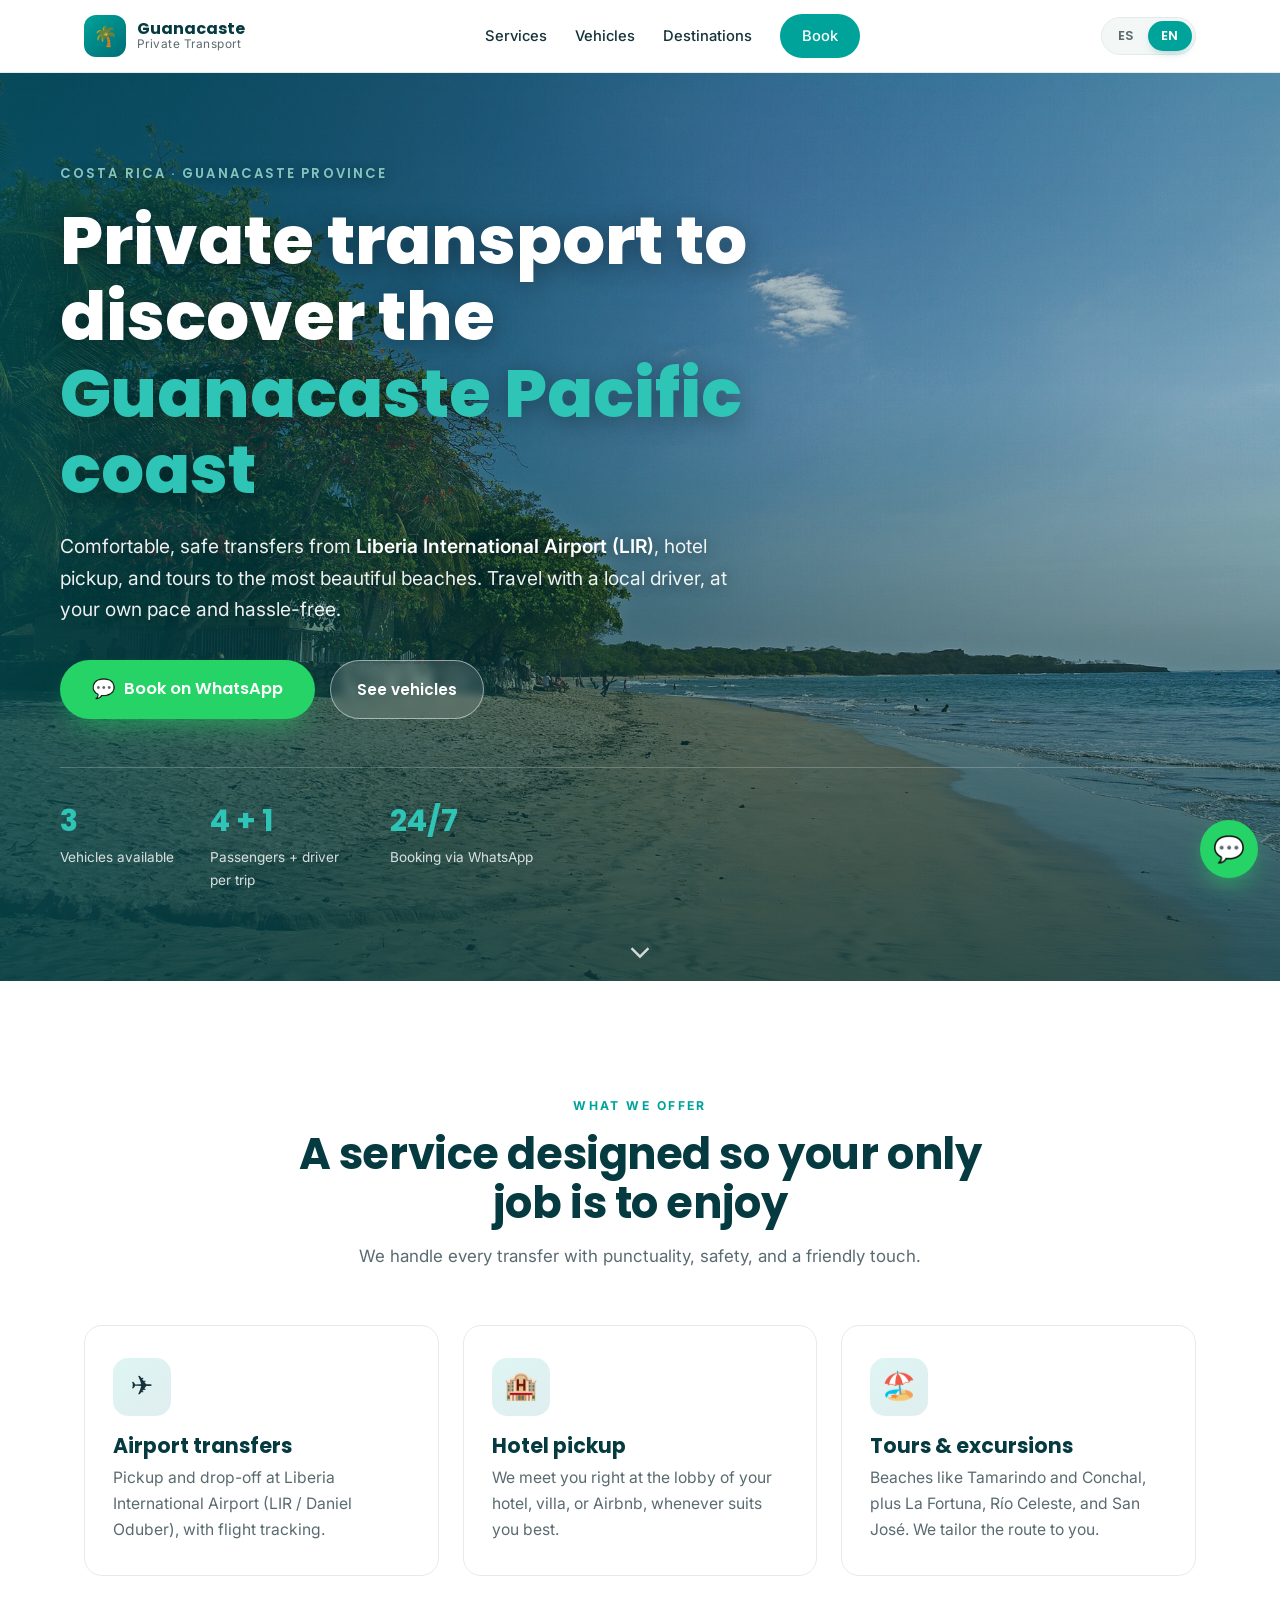
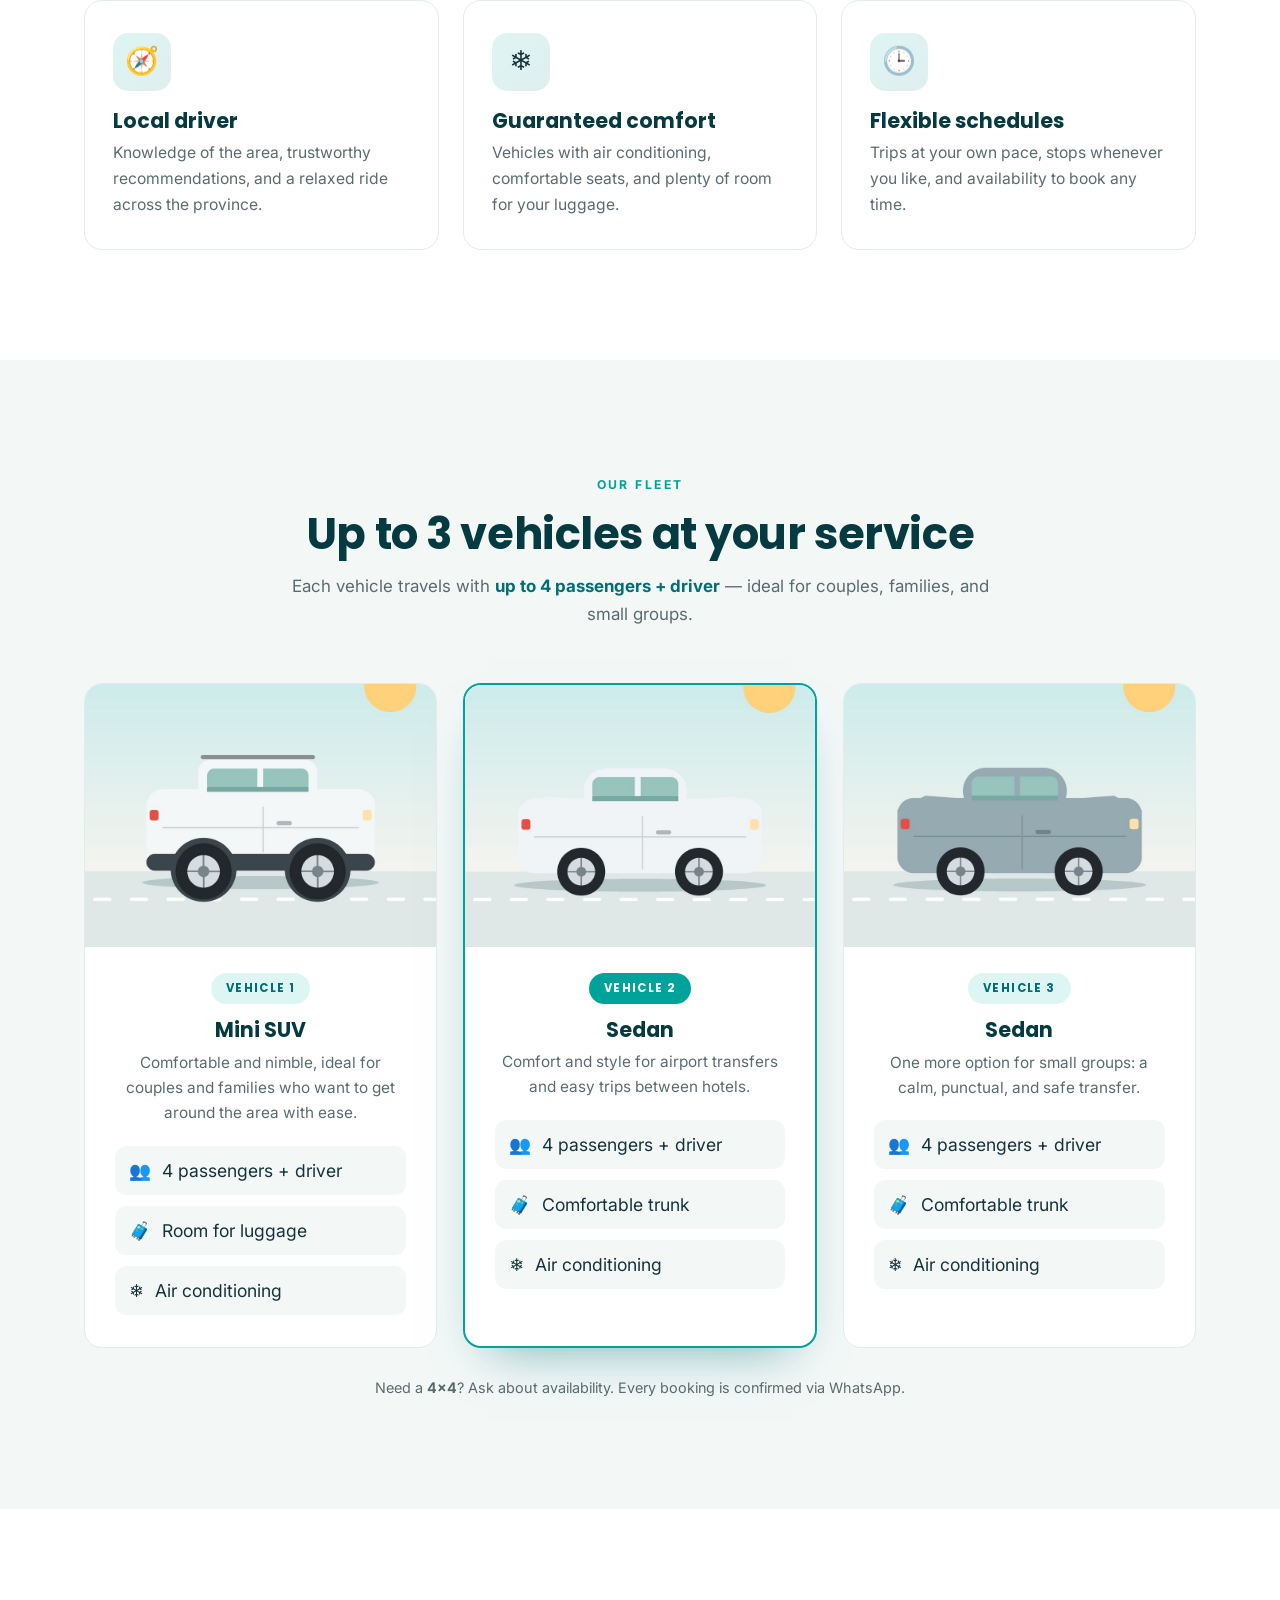
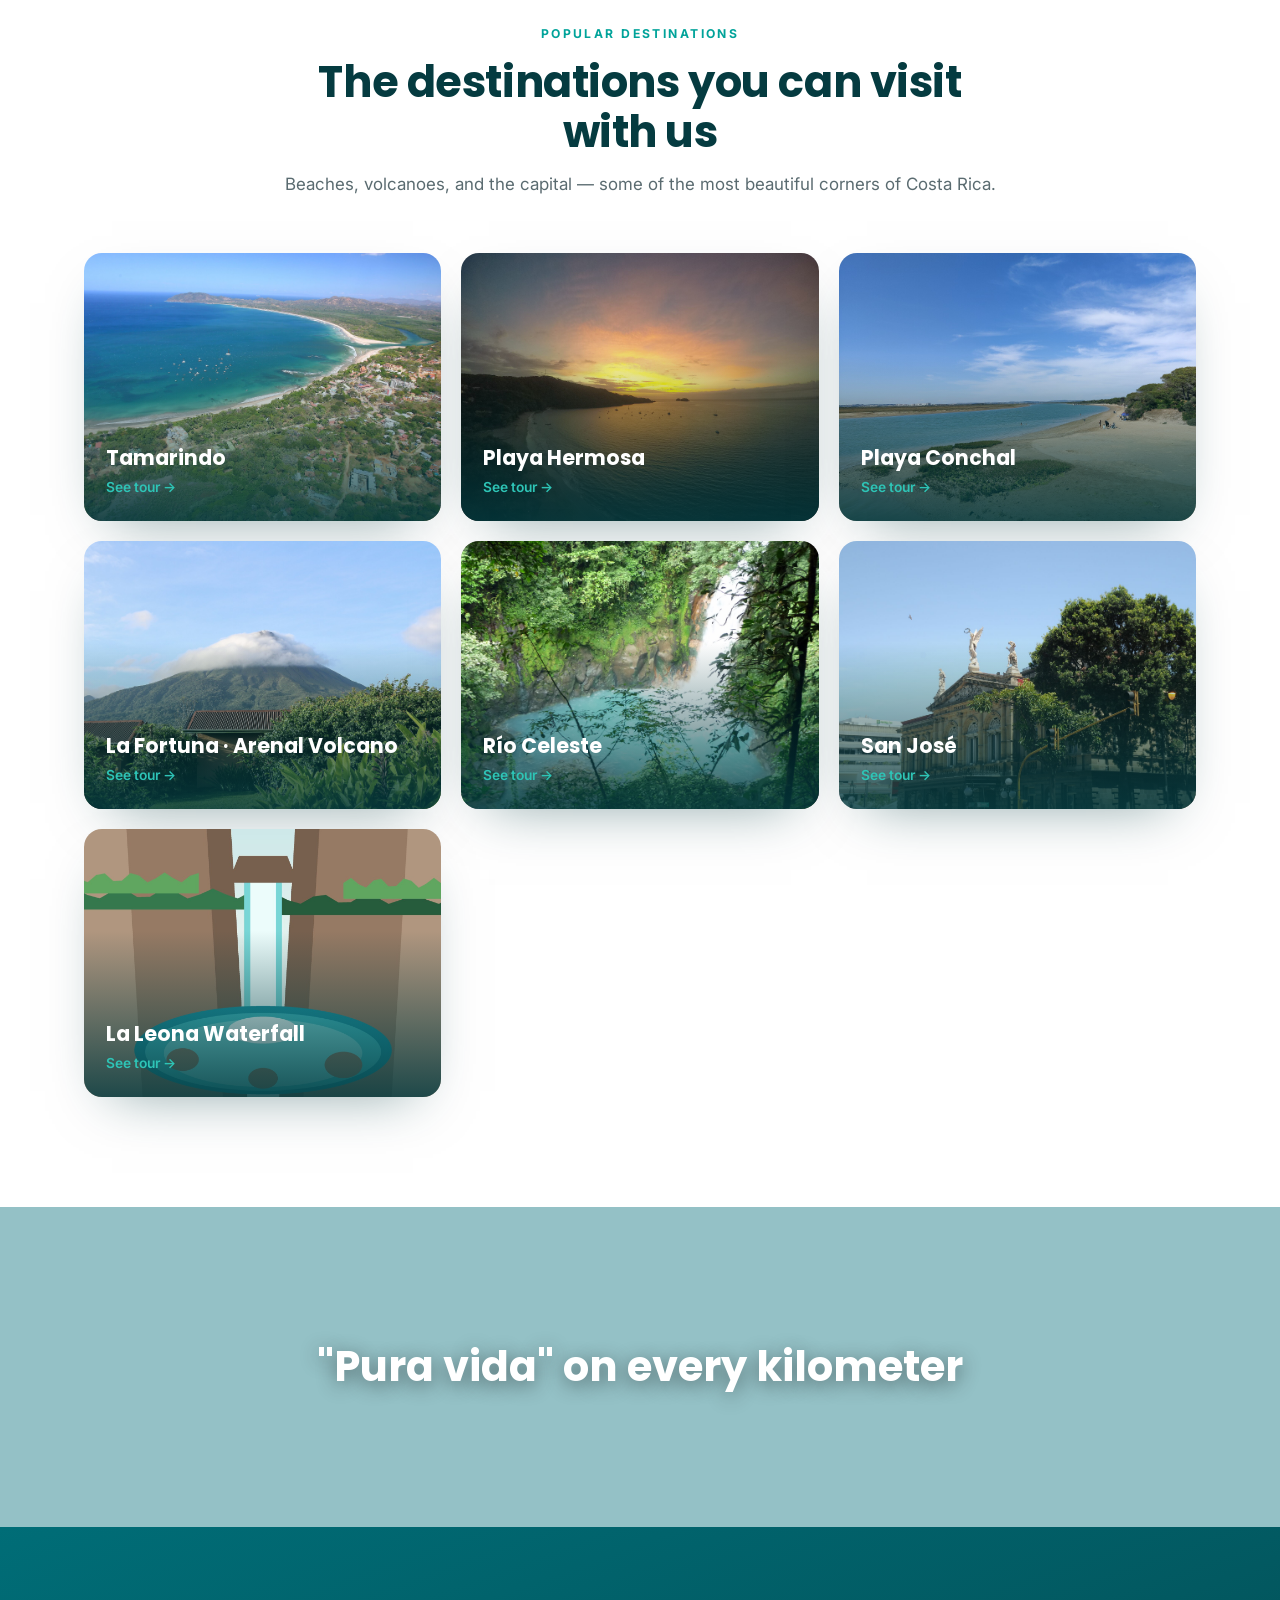
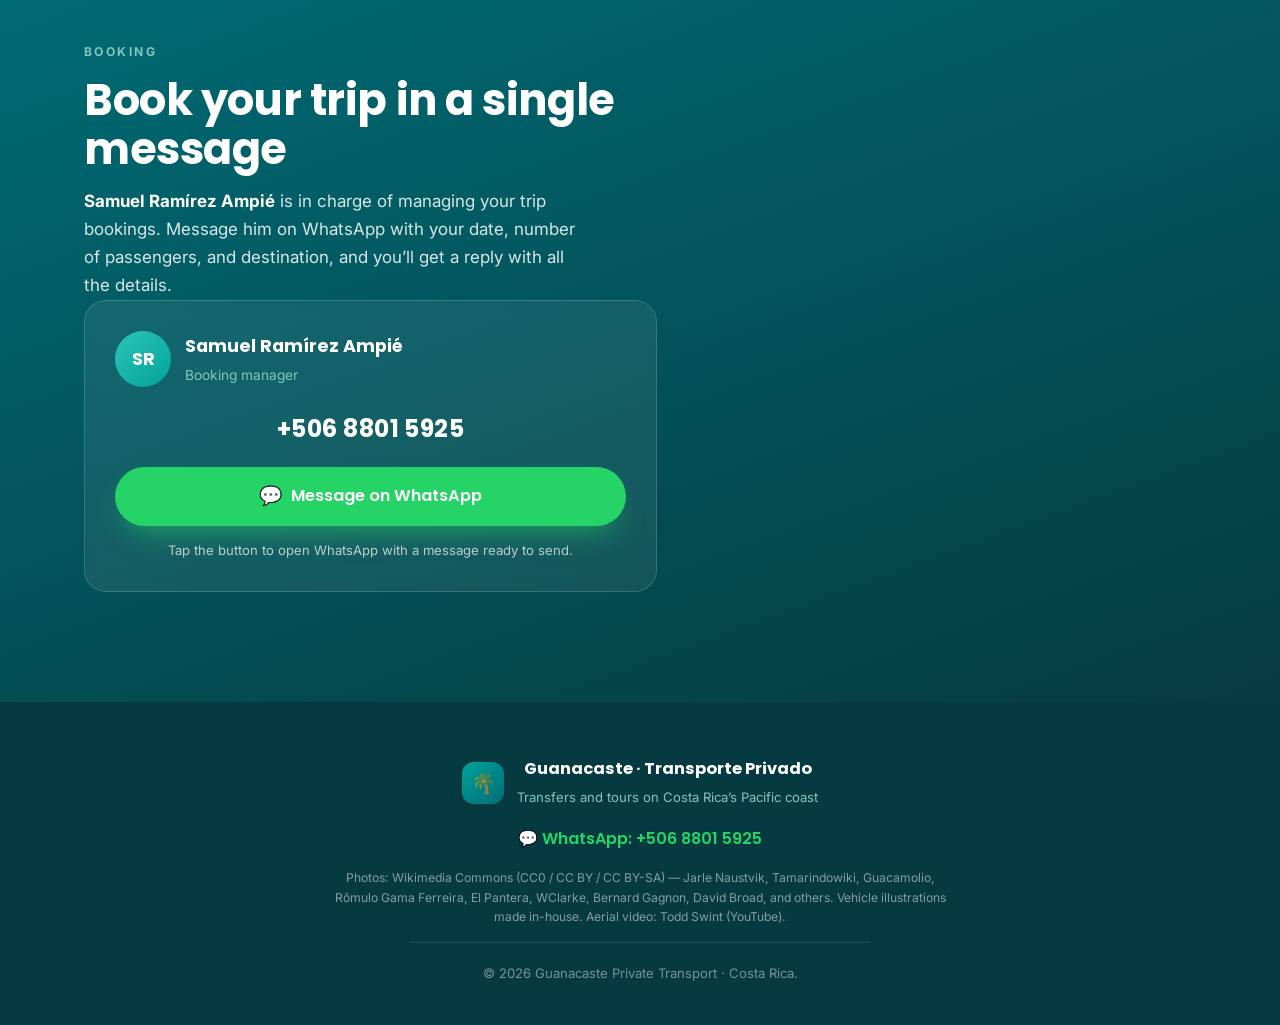
==== tour.html @ 797b9ac6 "Páginas de tour dedicadas con galería + lightbox; añadir Catarata La Leona; 7 destinos clicables Co-" ====
<!DOCTYPE html>
<html lang="es">
<head>
  <meta charset="UTF-8" />
  <meta name="viewport" content="width=device-width, initial-scale=1.0" />
  <title>Tour · Transporte Privado Guanacaste</title>
  <meta name="description" content="Detalle del tour con galería de fotos. Transporte privado en Guanacaste, Costa Rica. Reservas por WhatsApp." />

  <link rel="preconnect" href="https://fonts.googleapis.com" />
  <link rel="preconnect" href="https://fonts.gstatic.com" crossorigin />
  <link href="https://fonts.googleapis.com/css2?family=Poppins:wght@500;600;700;800&family=Inter:wght@300;400;500;600&display=swap" rel="stylesheet" />
  <link rel="stylesheet" href="styles.css?v=5" />
  <link rel="stylesheet" href="tour.css?v=5" />
  <link rel="icon" href="data:image/svg+xml,%3Csvg xmlns='http://www.w3.org/2000/svg' viewBox='0 0 100 100'%3E%3Crect width='100' height='100' rx='20' fill='%2300a39a'/%3E%3Ctext x='50' y='70' font-size='56' text-anchor='middle'%3E🌴%3C/text%3E%3C/svg%3E" />
</head>
<body class="tour-page">

  <!-- ===== NAV ===== -->
  <header class="nav nav--solid" id="top">
    <div class="container nav__inner">
      <a href="index.html" class="brand">
        <span class="brand__mark">🌴</span>
        <span class="brand__text">
          <strong>Guanacaste</strong>
          <em data-i18n="brand.sub">Transporte Privado</em>
        </span>
      </a>
      <nav class="nav__links" aria-label="Navegación principal">
        <a href="index.html#servicios" data-i18n="nav.services">Servicios</a>
        <a href="index.html#flota" data-i18n="nav.vehicles">Vehículos</a>
        <a href="index.html#destinos" data-i18n="nav.destinations">Destinos</a>
        <a href="index.html#reservas" class="nav__cta" data-i18n="nav.book">Reservar</a>
      </nav>
      <div class="nav__right">
        <div class="lang-toggle" role="group" aria-label="Idioma / Language">
          <button type="button" data-lang="es" class="is-active" aria-pressed="true">ES</button>
          <button type="button" data-lang="en" aria-pressed="false">EN</button>
        </div>
        <button class="nav__toggle" aria-label="Abrir menú" aria-expanded="false">
          <span></span><span></span><span></span>
        </button>
      </div>
    </div>
  </header>

  <!-- ===== HERO del tour (dinámico) ===== -->
  <section class="thero" id="thero">
    <div class="thero__bg" id="theroBg"></div>
    <div class="thero__overlay"></div>
    <div class="container thero__inner">
      <a href="index.html#destinos" class="thero__back" data-i18n="tour.back">← Volver a destinos</a>
      <p class="thero__region" id="tRegion"></p>
      <h1 class="thero__title" id="tTitle"></h1>
      <p class="thero__tagline" id="tTagline"></p>
      <div class="thero__chips" id="tChips"></div>
      <a id="tHeroCta" target="_blank" rel="noopener" class="btn btn--wa btn--lg">
        <span class="wa-icon" aria-hidden="true">💬</span> <span data-i18n="tour.cta">Reservar este tour por WhatsApp</span>
      </a>
    </div>
    <div class="thero__scroll" aria-hidden="true">⌄</div>
  </section>

  <!-- ===== Detalle + highlights ===== -->
  <section class="section tdetail">
    <div class="container tdetail__grid">
      <div class="tdetail__about">
        <span class="kicker" data-i18n="tour.about">Sobre el destino</span>
        <p class="tdetail__desc" id="tDesc"></p>
        <p class="tdetail__note" id="tNote" hidden></p>
      </div>
      <aside class="tdetail__highlights">
        <h2 class="thl__title" data-i18n="tour.highlights">Lo que incluye</h2>
        <ul class="thl" id="tHighlights"></ul>
      </aside>
    </div>
  </section>

  <!-- ===== Galería ===== -->
  <section class="section section--alt tgal">
    <div class="container">
      <div class="section__head section__head--center">
        <span class="kicker" data-i18n="tour.gallery.kicker">Galería</span>
        <h2 id="tGalTitle"></h2>
      </div>
      <div class="tgallery" id="tGallery"></div>
    </div>
  </section>

  <!-- ===== Otros destinos ===== -->
  <section class="section tothers">
    <div class="container">
      <div class="section__head section__head--center">
        <span class="kicker" data-i18n="tour.others">Otros destinos</span>
        <h2 data-i18n="tour.others.title">Sigue explorando Costa Rica</h2>
      </div>
      <div class="tothers__grid" id="tOthers"></div>
    </div>
  </section>

  <!-- ===== CTA band ===== -->
  <section class="section section--reservas tcta">
    <div class="container tcta__inner">
      <h2 id="tCtaTitle"></h2>
      <p class="reservas__sub reservas__sub--center" data-i18n="tour.cta.sub">Escríbale a Samuel Ramírez Ampié por WhatsApp con su fecha, número de pasajeros y destino.</p>
      <a id="tBottomCta" target="_blank" rel="noopener" class="btn btn--wa btn--lg">
        <span class="wa-icon" aria-hidden="true">💬</span> <span data-i18n="tour.cta">Reservar este tour por WhatsApp</span>
      </a>
      <p class="tcta__phone">+506 8801 5925</p>
    </div>
  </section>

  <!-- ===== FOOTER ===== -->
  <footer class="footer">
    <div class="container footer__inner">
      <div class="footer__brand">
        <span class="brand__mark">🌴</span>
        <div>
          <strong>Guanacaste · Transporte Privado</strong>
          <em data-i18n="footer.sub">Traslados y tours en el Pacífico de Costa Rica</em>
        </div>
      </div>
      <a href="https://wa.me/50688015925" target="_blank" rel="noopener" class="footer__wa">💬 WhatsApp: +506 8801 5925</a>
      <p class="footer__copy">© <span id="year"></span> <span data-i18n="footer.copy">Transporte Privado Guanacaste · Costa Rica.</span></p>
    </div>
  </footer>

  <!-- ===== Lightbox ===== -->
  <div class="lightbox" id="lightbox" aria-hidden="true" role="dialog" aria-modal="true">
    <button class="lightbox__close" id="lbClose" aria-label="Cerrar">✕</button>
    <button class="lightbox__nav lightbox__nav--prev" id="lbPrev" aria-label="Anterior">‹</button>
    <figure class="lightbox__stage">
      <img id="lbImg" src="" alt="" />
      <figcaption id="lbCap"></figcaption>
    </figure>
    <button class="lightbox__nav lightbox__nav--next" id="lbNext" aria-label="Siguiente">›</button>
    <div class="lightbox__counter" id="lbCounter"></div>
  </div>

  <!-- WhatsApp flotante -->
  <a href="https://wa.me/50688015925?text=Hola%20Samuel%2C%20me%20gustar%C3%ADa%20reservar%20un%20viaje%20de%20transporte%20privado%20en%20Guanacaste"
     target="_blank" rel="noopener" class="wa-float" aria-label="Reservar por WhatsApp">💬</a>

  <script src="tours.js?v=5"></script>
  <script src="tour.js?v=5"></script>
</body>
</html>
---- styles.css ----
/* ===== Variables ===== */
:root {
  --ocean: #006d77;
  --teal: #00a39a;
  --teal-light: #2ec4b6;
  --aqua: #83c5be;
  --sand: #ffddd2;
  --sand-2: #fef6f1;
  --sun: #ff9f1c;
  --deep: #053b40;
  --ink: #16323a;
  --muted: #5a6b70;
  --line: #e3eceb;
  --wa: #25d366;
  --wa-dark: #128c7e;
  --bg: #ffffff;
  --bg-alt: #f3f8f7;
  --head: 'Poppins', system-ui, sans-serif;
  --body: 'Inter', system-ui, -apple-system, sans-serif;
  --radius: 18px;
  --shadow: 0 22px 55px -28px rgba(5, 59, 64, 0.5);
  --maxw: 1160px;
}

* { box-sizing: border-box; margin: 0; padding: 0; }
html { scroll-behavior: smooth; }
body {
  font-family: var(--body);
  color: var(--ink);
  background: var(--bg);
  line-height: 1.65;
  -webkit-font-smoothing: antialiased;
  overflow-x: hidden;
}
a { color: inherit; text-decoration: none; }
img { max-width: 100%; display: block; }

.container { width: 100%; max-width: var(--maxw); margin: 0 auto; padding: 0 24px; }

h1, h2, h3 { font-family: var(--head); line-height: 1.14; font-weight: 700; }
h2 { font-size: clamp(1.8rem, 3.6vw, 2.7rem); color: var(--deep); letter-spacing: -.01em; }
h3 { font-size: 1.28rem; color: var(--deep); }

.kicker {
  display: inline-block; font-family: var(--body);
  font-size: .76rem; font-weight: 700; letter-spacing: .2em;
  text-transform: uppercase; color: var(--teal); margin-bottom: 14px;
}
.kicker--light { color: var(--aqua); }

/* ===== Buttons ===== */
.btn {
  display: inline-flex; align-items: center; justify-content: center; gap: 9px;
  padding: 14px 26px; border-radius: 999px;
  font-family: var(--head); font-weight: 600; font-size: .95rem;
  transition: transform .25s ease, box-shadow .25s ease, background .25s ease;
  cursor: pointer; border: none;
}
.btn--lg { padding: 16px 32px; font-size: 1.02rem; }
.btn--block { width: 100%; }
.btn--wa { background: var(--wa); color: #fff; box-shadow: 0 14px 30px -12px rgba(37, 211, 102, .7); }
.btn--wa:hover { background: var(--wa-dark); transform: translateY(-2px); box-shadow: 0 18px 36px -12px rgba(18, 140, 126, .8); }
.btn--ghost { background: rgba(255,255,255,.12); color: #fff; border: 1.5px solid rgba(255,255,255,.5); backdrop-filter: blur(4px); }
.btn--ghost:hover { background: rgba(255,255,255,.22); transform: translateY(-2px); }
.wa-icon { font-size: 1.15em; line-height: 1; }

/* ===== Nav ===== */
.nav {
  position: sticky; top: 0; z-index: 50;
  background: rgba(255,255,255,.9);
  backdrop-filter: saturate(160%) blur(12px);
  border-bottom: 1px solid var(--line);
}
.nav__inner { display: flex; align-items: center; justify-content: space-between; height: 72px; }
.brand { display: flex; align-items: center; gap: 11px; }
.brand__mark {
  width: 42px; height: 42px; border-radius: 12px;
  background: linear-gradient(140deg, var(--teal), var(--ocean));
  display: grid; place-items: center; font-size: 1.25rem; flex: none;
}
.brand__text { display: flex; flex-direction: column; line-height: 1.15; }
.brand__text strong { font-family: var(--head); font-size: 1rem; color: var(--deep); }
.brand__text em { font-style: normal; font-size: .74rem; color: var(--muted); letter-spacing: .04em; }
.nav__links { display: flex; align-items: center; gap: 28px; }
.nav__links a { font-size: .92rem; font-weight: 500; color: var(--ink); transition: color .2s; }
.nav__links a:hover { color: var(--teal); }
.nav__cta { background: var(--teal); color: #fff !important; padding: 10px 22px; border-radius: 999px; }
.nav__cta:hover { background: var(--ocean); }
.nav__right { display: flex; align-items: center; gap: 14px; }
.nav__toggle { display: none; background: none; border: 0; flex-direction: column; gap: 5px; cursor: pointer; padding: 8px; }
.nav__toggle span { width: 24px; height: 2px; background: var(--deep); transition: .3s; }

/* Toggle ES / EN */
.lang-toggle {
  display: inline-flex; align-items: center;
  background: var(--bg-alt); border: 1px solid var(--line);
  border-radius: 999px; padding: 3px;
}
.lang-toggle button {
  border: 0; background: transparent; cursor: pointer;
  font-family: var(--head); font-size: .8rem; font-weight: 600; letter-spacing: .04em;
  color: var(--muted); padding: 6px 13px; border-radius: 999px;
  transition: background .25s ease, color .25s ease;
}
.lang-toggle button:hover { color: var(--ocean); }
.lang-toggle button.is-active { background: var(--teal); color: #fff; box-shadow: 0 4px 12px -6px rgba(0,109,119,.6); }

/* ===== Hero ===== */
.hero { position: relative; min-height: 92vh; display: flex; align-items: center; color: #fff; overflow: hidden; }
.hero__media { position: absolute; inset: 0; z-index: 0; background: var(--deep); }
.hero__video-wrap { position: absolute; inset: 0; overflow: hidden; }
.hero__video-wrap iframe {
  position: absolute; top: 50%; left: 50%;
  width: 100vw; height: 56.25vw;            /* 16:9 */
  min-height: 100%; min-width: 177.77vh;
  transform: translate(-50%, -50%);
  pointer-events: none; border: 0;
}
/* Imagen de respaldo bajo el video (se ve mientras carga y si no reproduce) */
.hero__media::before {
  content: ""; position: absolute; inset: 0; z-index: -1;
  background: url('assets/hero-tamarindo.jpg') center/cover no-repeat;
}
.hero__overlay {
  position: absolute; inset: 0;
  background:
    linear-gradient(180deg, rgba(5,59,64,.35) 0%, rgba(5,59,64,.25) 35%, rgba(5,59,64,.72) 100%),
    linear-gradient(90deg, rgba(0,109,119,.55), transparent 60%);
}
.hero__inner { position: relative; z-index: 2; padding: 90px 0; }
.hero__eyebrow {
  font-family: var(--head); font-weight: 600; font-size: .82rem;
  letter-spacing: .16em; text-transform: uppercase; color: var(--aqua); margin-bottom: 18px;
  text-shadow: 0 2px 12px rgba(0,0,0,.4);
}
.hero__title {
  font-size: clamp(2.3rem, 5.6vw, 4.2rem); font-weight: 800; max-width: 16ch;
  margin-bottom: 22px; text-shadow: 0 4px 26px rgba(0,0,0,.35);
}
.hero__title span { color: var(--teal-light); }
.hero__lead {
  font-size: clamp(1.02rem, 1.7vw, 1.2rem); max-width: 56ch;
  color: rgba(255,255,255,.92); margin-bottom: 34px; text-shadow: 0 2px 14px rgba(0,0,0,.35);
}
.hero__lead strong { color: #fff; font-weight: 600; }
.hero__actions { display: flex; gap: 15px; flex-wrap: wrap; margin-bottom: 48px; }
.hero__stats { list-style: none; display: flex; flex-wrap: wrap; gap: 36px; border-top: 1px solid rgba(255,255,255,.22); padding-top: 28px; }
.hero__stats li { display: flex; flex-direction: column; }
.hero__stats strong { font-family: var(--head); font-size: 1.9rem; color: var(--teal-light); }
.hero__stats span { font-size: .85rem; color: rgba(255,255,255,.82); max-width: 16ch; }
.hero__scroll {
  position: absolute; bottom: 18px; left: 50%; transform: translateX(-50%); z-index: 2;
  font-size: 2rem; color: rgba(255,255,255,.8); line-height: 1; animation: bob 2s ease-in-out infinite;
}
@keyframes bob { 0%,100% { transform: translateX(-50%) translateY(0); } 50% { transform: translateX(-50%) translateY(7px); } }

/* ===== Sections ===== */
.section { padding: clamp(64px, 9vw, 110px) 0; }
.section--alt { background: var(--bg-alt); }
.section__head--center { text-align: center; max-width: 720px; margin: 0 auto 54px; }
.section__sub { color: var(--muted); font-size: 1.06rem; margin-top: 14px; }
.section__sub strong { color: var(--ocean); }

/* ===== Features ===== */
.features { display: grid; grid-template-columns: repeat(3, 1fr); gap: 24px; }
.feature {
  background: #fff; border: 1px solid var(--line); border-radius: var(--radius);
  padding: 32px 28px; transition: transform .3s ease, box-shadow .3s ease, border-color .3s ease;
}
.feature:hover { transform: translateY(-5px); box-shadow: var(--shadow); border-color: var(--aqua); }
.feature__icon {
  width: 58px; height: 58px; border-radius: 15px; display: grid; place-items: center;
  font-size: 1.7rem; margin-bottom: 18px;
  background: linear-gradient(140deg, rgba(46,196,182,.16), rgba(0,109,119,.12));
}
.feature h3 { margin-bottom: 8px; }
.feature p { color: var(--muted); font-size: .98rem; }

/* ===== Flota ===== */
.fleet { display: grid; grid-template-columns: repeat(3, 1fr); gap: 26px; align-items: stretch; }
.vcard {
  position: relative; background: #fff; border: 1px solid var(--line); border-radius: var(--radius);
  text-align: center; overflow: hidden;
  transition: transform .3s ease, box-shadow .3s ease;
}
.vcard:hover { transform: translateY(-6px); box-shadow: var(--shadow); }
.vcard--featured { border: 2px solid var(--teal); box-shadow: 0 24px 50px -26px rgba(0,109,119,.55); }
.vcard__media { position: relative; aspect-ratio: 4 / 3; overflow: hidden; background: var(--bg-alt); }
.vcard__media img { width: 100%; height: 100%; object-fit: cover; transition: transform .5s ease; }
.vcard:hover .vcard__media img { transform: scale(1.05); }
.vcard__body { padding: 26px 30px 32px; }
.vcard__badge {
  display: inline-block; font-family: var(--head); font-size: .72rem; font-weight: 700;
  letter-spacing: .12em; text-transform: uppercase; color: var(--ocean);
  background: rgba(46,196,182,.16); padding: 6px 15px; border-radius: 999px; margin-bottom: 14px;
}
.vcard--featured .vcard__badge { background: var(--teal); color: #fff; }
.vcard h3 { margin-bottom: 8px; }
.vcard__body > p { color: var(--muted); font-size: .96rem; min-height: 48px; }
.vcard__specs { list-style: none; margin-top: 20px; display: grid; gap: 11px; text-align: left; }
.vcard__specs li {
  display: flex; align-items: center; gap: 11px; font-size: .94rem; color: var(--ink);
  padding: 10px 14px; background: var(--bg-alt); border-radius: 11px;
}
.vcard__specs li span { font-size: 1.1rem; }
.fleet__note { text-align: center; color: var(--muted); font-size: .9rem; margin-top: 28px; }

/* ===== Galería ===== */
.gallery {
  display: grid; grid-template-columns: repeat(4, 1fr); grid-auto-rows: 220px; gap: 16px;
}
.gallery__item {
  position: relative; border-radius: var(--radius); overflow: hidden; box-shadow: var(--shadow);
}
.gallery__item--lg { grid-column: span 2; grid-row: span 1; }
.gallery__item img { width: 100%; height: 100%; object-fit: cover; transition: transform .6s ease; }
.gallery__item:hover img { transform: scale(1.07); }
.gallery__item figcaption {
  position: absolute; left: 0; right: 0; bottom: 0; padding: 26px 18px 14px;
  font-family: var(--head); font-weight: 600; color: #fff; font-size: 1.05rem;
  background: linear-gradient(transparent, rgba(5,59,64,.78));
}

/* ===== Panorama ===== */
.pano { position: relative; height: 320px; overflow: hidden; display: grid; place-items: center; }
.pano__img {
  position: absolute; inset: 0;
  background: url('assets/brasilito-pano.jpg') center/cover no-repeat fixed;
}
.pano::after { content: ""; position: absolute; inset: 0; background: rgba(0,109,119,.42); }
.pano__text {
  position: relative; z-index: 1; color: #fff; font-family: var(--head); font-weight: 700;
  font-size: clamp(1.5rem, 3.5vw, 2.6rem); text-align: center; text-shadow: 0 4px 20px rgba(0,0,0,.45);
  padding: 0 20px;
}

/* ===== Reservas ===== */
.section--reservas { background: linear-gradient(160deg, var(--ocean), var(--deep)); color: #fff; }
.reservas { display: grid; grid-template-columns: 1.1fr .9fr; gap: clamp(32px, 6vw, 70px); align-items: center; }
.section--reservas h2 { color: #fff; }
.reservas__sub { color: rgba(255,255,255,.85); font-size: 1.06rem; margin-top: 14px; max-width: 46ch; }
.reservas__sub strong { color: #fff; }
.reservas__card {
  background: rgba(255,255,255,.07); border: 1px solid rgba(255,255,255,.16);
  border-radius: 22px; padding: 30px; backdrop-filter: blur(6px);
}
.reservas__person { display: flex; align-items: center; gap: 14px; margin-bottom: 22px; }
.reservas__avatar {
  width: 56px; height: 56px; border-radius: 50%; flex: none;
  background: linear-gradient(140deg, var(--teal-light), var(--teal));
  display: grid; place-items: center; font-family: var(--head); font-weight: 700; color: #fff; font-size: 1.1rem;
}
.reservas__person strong { display: block; font-family: var(--head); font-size: 1.1rem; }
.reservas__person em { font-style: normal; font-size: .86rem; color: var(--aqua); }
.reservas__number {
  display: block; text-align: center; font-family: var(--head); font-weight: 700;
  font-size: 1.5rem; letter-spacing: .02em; margin-bottom: 18px; color: #fff;
}
.reservas__hint { text-align: center; font-size: .82rem; color: rgba(255,255,255,.7); margin-top: 14px; }

/* ===== Footer ===== */
.footer { background: var(--deep); color: rgba(255,255,255,.72); padding: 54px 0 40px; }
.footer__inner { display: flex; flex-direction: column; align-items: center; text-align: center; gap: 16px; }
.footer__brand { display: flex; align-items: center; gap: 13px; }
.footer__brand strong { display: block; color: #fff; font-family: var(--head); font-size: 1.02rem; }
.footer__brand em { font-style: normal; font-size: .82rem; color: var(--aqua); }
.footer__wa { color: var(--wa); font-weight: 600; font-family: var(--head); }
.footer__wa:hover { color: #fff; }
.footer__credits { font-size: .76rem; color: rgba(255,255,255,.5); max-width: 620px; line-height: 1.6; }
.footer__copy { font-size: .82rem; color: rgba(255,255,255,.45); border-top: 1px solid rgba(255,255,255,.1); padding-top: 20px; width: 100%; max-width: 460px; }

/* ===== WhatsApp flotante ===== */
.wa-float {
  position: fixed; bottom: 22px; right: 22px; z-index: 60;
  width: 58px; height: 58px; border-radius: 50%; background: var(--wa);
  display: grid; place-items: center; font-size: 1.6rem;
  box-shadow: 0 10px 26px -8px rgba(37,211,102,.8); transition: transform .25s ease;
  animation: pulse 2.4s ease-in-out infinite;
}
.wa-float:hover { transform: scale(1.1); }
@keyframes pulse { 0%,100% { box-shadow: 0 10px 26px -8px rgba(37,211,102,.8); } 50% { box-shadow: 0 10px 30px -4px rgba(37,211,102,1); } }

/* ===== Reveal ===== */
[data-reveal] { opacity: 0; transform: translateY(28px); transition: opacity .7s ease, transform .7s ease; }
[data-reveal].is-visible { opacity: 1; transform: none; }

/* ===== Responsive ===== */
@media (max-width: 940px) {
  .features { grid-template-columns: 1fr 1fr; }
  .fleet { grid-template-columns: 1fr; max-width: 460px; margin: 0 auto; }
  .vcard > p { min-height: 0; }
  .reservas { grid-template-columns: 1fr; }
  .gallery { grid-template-columns: repeat(2, 1fr); grid-auto-rows: 200px; }
  .gallery__item--lg { grid-column: span 2; }
  .pano__img { background-attachment: scroll; }
}
@media (max-width: 640px) {
  .nav__links {
    position: fixed; inset: 72px 0 auto 0;
    background: #fff; flex-direction: column; align-items: stretch; gap: 0;
    padding: 10px 24px 22px; border-bottom: 1px solid var(--line);
    transform: translateY(-130%); transition: transform .35s ease; box-shadow: var(--shadow);
  }
  .nav__links.is-open { transform: translateY(0); }
  .nav__links a { padding: 14px 4px; border-bottom: 1px solid var(--line); }
  .nav__cta { text-align: center; margin-top: 12px; }
  .nav__toggle { display: flex; }
  .features { grid-template-columns: 1fr; }
  .hero__stats { gap: 22px; }
  .hero__stats li { flex: 1 1 40%; }
  .hero { min-height: 88vh; }
}
---- tour.css ----
/* ============================================================
   DESTINOS (home) — tarjetas de tour clicables
   ============================================================ */
.destinos-grid { display: grid; grid-template-columns: repeat(auto-fill, minmax(264px, 1fr)); gap: 20px; }
.dcard {
  position: relative; display: block; border-radius: var(--radius); overflow: hidden;
  aspect-ratio: 4 / 3; box-shadow: var(--shadow);
  transition: transform .35s ease, box-shadow .35s ease;
}
.dcard:hover { transform: translateY(-6px); box-shadow: 0 30px 60px -28px rgba(5,59,64,.6); }
.dcard img { width: 100%; height: 100%; object-fit: cover; transition: transform .6s ease; }
.dcard:hover img { transform: scale(1.09); }
.dcard__overlay {
  position: absolute; inset: 0; display: flex; flex-direction: column; justify-content: flex-end;
  padding: 22px; background: linear-gradient(transparent 38%, rgba(5,59,64,.85));
}
.dcard__name { font-family: var(--head); font-weight: 700; color: #fff; font-size: 1.28rem; line-height: 1.2; }
.dcard__go { font-size: .86rem; font-weight: 600; color: var(--teal-light); margin-top: 6px; transition: transform .3s ease; }
.dcard:hover .dcard__go { transform: translateX(5px); }

/* ============================================================
   PÁGINA DE TOUR
   ============================================================ */
.nav--solid { box-shadow: 0 4px 22px -16px rgba(5,59,64,.45); }

.thero { position: relative; min-height: 80vh; display: flex; align-items: flex-end; overflow: hidden; color: #fff; }
.thero__bg {
  position: absolute; inset: 0; background-size: cover; background-position: center;
  transform: scale(1.08); will-change: transform; z-index: 0;
}
.thero__overlay { position: absolute; inset: 0; z-index: 1;
  background: linear-gradient(180deg, rgba(5,59,64,.25) 0%, rgba(5,59,64,.45) 45%, rgba(5,59,64,.82) 100%); }
.thero__inner { position: relative; z-index: 2; padding: 120px 0 66px; }
.thero__back { display: inline-block; font-family: var(--head); font-weight: 600; font-size: .9rem;
  color: rgba(255,255,255,.92); margin-bottom: 22px; }
.thero__back:hover { color: var(--teal-light); }
.thero__region { font-family: var(--head); text-transform: uppercase; letter-spacing: .14em;
  font-size: .8rem; font-weight: 600; color: var(--aqua); margin-bottom: 10px; }
.thero__title { font-family: var(--head); font-weight: 800; font-size: clamp(2.4rem, 6vw, 4.4rem);
  line-height: 1.04; text-shadow: 0 4px 26px rgba(0,0,0,.4); }
.thero__tagline { font-size: clamp(1.05rem, 2vw, 1.35rem); color: rgba(255,255,255,.92);
  margin-top: 12px; max-width: 44ch; text-shadow: 0 2px 14px rgba(0,0,0,.35); }
.thero__chips { display: flex; flex-wrap: wrap; gap: 12px; margin: 24px 0 30px; }
.thero__chips span { background: rgba(255,255,255,.14); border: 1px solid rgba(255,255,255,.26);
  backdrop-filter: blur(6px); padding: 8px 16px; border-radius: 999px; font-size: .88rem; font-weight: 500; }
.thero__scroll { position: absolute; bottom: 14px; left: 50%; transform: translateX(-50%); z-index: 2;
  font-size: 1.9rem; color: rgba(255,255,255,.8); animation: bob 2s ease-in-out infinite; }

.tdetail__grid { display: grid; grid-template-columns: 1.5fr 1fr; gap: clamp(32px, 6vw, 72px); align-items: start; }
.tdetail__desc { font-size: 1.12rem; color: var(--ink); line-height: 1.85; }
.tdetail__note { margin-top: 18px; font-size: .9rem; color: var(--muted); font-style: italic;
  background: var(--bg-alt); padding: 12px 16px; border-radius: 12px; border-left: 3px solid var(--sun); }
.tdetail__highlights { background: var(--bg-alt); border: 1px solid var(--line);
  border-radius: var(--radius); padding: 28px 30px; }
.thl__title { font-size: 1.3rem; margin-bottom: 18px; }
.thl { list-style: none; display: grid; gap: 13px; }
.thl li { display: flex; gap: 12px; align-items: flex-start; font-size: 1rem; color: var(--ink); }
.thl li span { width: 26px; height: 26px; flex: none; border-radius: 50%; background: var(--teal);
  color: #fff; display: grid; place-items: center; font-size: .78rem; font-weight: 700; margin-top: 2px; }

.tgallery { display: flex; flex-wrap: wrap; gap: 14px; justify-content: center; }
.tgallery__item { position: relative; flex: 1 1 300px; max-width: 520px; height: 300px;
  border-radius: var(--radius); overflow: hidden; cursor: pointer; box-shadow: var(--shadow); outline: none; }
.tgallery__item:focus-visible { box-shadow: 0 0 0 3px var(--teal); }
.tgallery__item img { width: 100%; height: 100%; object-fit: cover; transition: transform .6s ease; }
.tgallery__item:hover img { transform: scale(1.08); }
.tgallery__item figcaption { position: absolute; left: 0; right: 0; bottom: 0; padding: 26px 16px 12px;
  color: #fff; font-weight: 600; font-size: .95rem; background: linear-gradient(transparent, rgba(5,59,64,.82));
  opacity: 0; transition: opacity .3s ease; }
.tgallery__item:hover figcaption { opacity: 1; }
.tgallery__zoom { position: absolute; top: 12px; right: 12px; width: 38px; height: 38px; border-radius: 50%;
  background: rgba(255,255,255,.88); color: var(--ocean); display: grid; place-items: center;
  font-size: 1.05rem; opacity: 0; transform: scale(.8); transition: .3s ease; }
.tgallery__item:hover .tgallery__zoom { opacity: 1; transform: none; }

.tothers__grid { display: grid; grid-template-columns: repeat(auto-fit, minmax(200px, 1fr)); gap: 16px; }
.tothers__card { position: relative; border-radius: 14px; overflow: hidden; aspect-ratio: 3 / 2; box-shadow: var(--shadow); }
.tothers__card img { width: 100%; height: 100%; object-fit: cover; transition: transform .5s ease; }
.tothers__card:hover img { transform: scale(1.08); }
.tothers__label { position: absolute; inset: auto 0 0 0; padding: 16px 14px 12px; color: #fff;
  font-weight: 600; font-family: var(--head); background: linear-gradient(transparent, rgba(5,59,64,.85));
  display: flex; justify-content: space-between; align-items: center; gap: 8px; }
.tothers__label em { color: var(--teal-light); font-style: normal; transition: transform .3s ease; }
.tothers__card:hover .tothers__label em { transform: translateX(5px); }

.tcta__inner { text-align: center; max-width: 680px; margin: 0 auto; }
.tcta__inner h2 { color: #fff; }
.reservas__sub--center { margin: 14px auto 28px; text-align: center; color: rgba(255,255,255,.85); }
.tcta__phone { margin-top: 18px; font-family: var(--head); font-weight: 700; font-size: 1.3rem; color: var(--aqua); }

/* ===== Lightbox ===== */
.lightbox { position: fixed; inset: 0; z-index: 200; display: none; align-items: center; justify-content: center;
  background: rgba(4,18,20,.93); backdrop-filter: blur(8px); }
.lightbox.is-open { display: flex; animation: lbfade .3s ease; }
@keyframes lbfade { from { opacity: 0; } to { opacity: 1; } }
.lightbox__stage { margin: 0; max-width: 92vw; max-height: 88vh; display: flex; flex-direction: column;
  align-items: center; gap: 14px; }
.lightbox__stage img { max-width: 92vw; max-height: 78vh; border-radius: 12px;
  box-shadow: 0 30px 80px -20px rgba(0,0,0,.85); opacity: 0; transform: scale(.94);
  transition: opacity .35s ease, transform .35s ease; }
.lightbox__stage img.is-in { opacity: 1; transform: none; }
.lightbox__stage figcaption { color: rgba(255,255,255,.9); font-size: .95rem; text-align: center; }
.lightbox__close { position: absolute; top: 18px; right: 22px; width: 46px; height: 46px; border-radius: 50%;
  border: 0; background: rgba(255,255,255,.13); color: #fff; font-size: 1.2rem; cursor: pointer; transition: .25s; }
.lightbox__close:hover { background: rgba(255,255,255,.26); transform: rotate(90deg); }
.lightbox__nav { position: absolute; top: 50%; transform: translateY(-50%); width: 54px; height: 54px;
  border-radius: 50%; border: 0; background: rgba(255,255,255,.13); color: #fff; font-size: 2rem;
  cursor: pointer; transition: .25s; display: grid; place-items: center; }
.lightbox__nav:hover { background: rgba(255,255,255,.28); }
.lightbox__nav--prev { left: 18px; }
.lightbox__nav--next { right: 18px; }
.lightbox__counter { position: absolute; bottom: 20px; left: 50%; transform: translateX(-50%);
  color: rgba(255,255,255,.8); font-size: .9rem; font-family: var(--head); }

@media (max-width: 940px) {
  .tdetail__grid { grid-template-columns: 1fr; }
}
@media (max-width: 640px) {
  .thero { min-height: 72vh; }
  .lightbox__nav { width: 44px; height: 44px; font-size: 1.5rem; }
  .lightbox__nav--prev { left: 8px; }
  .lightbox__nav--next { right: 8px; }
}
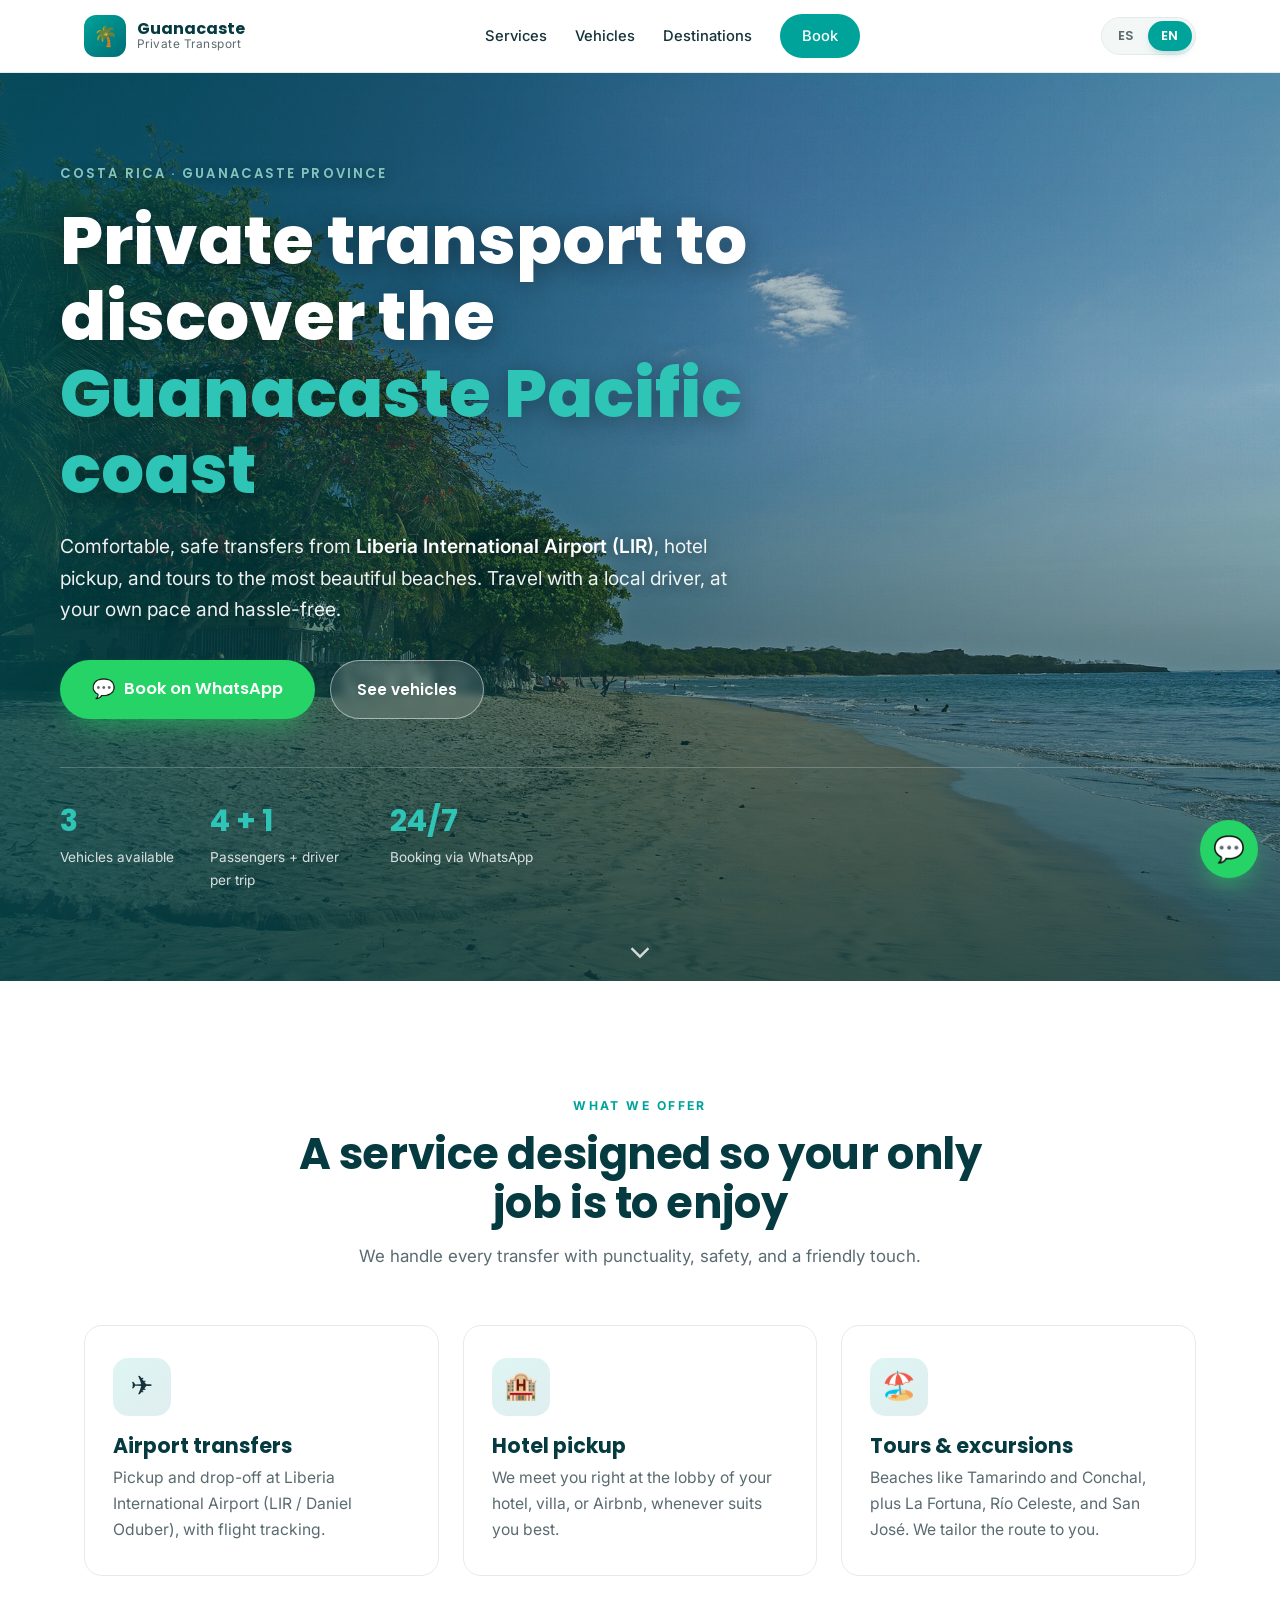
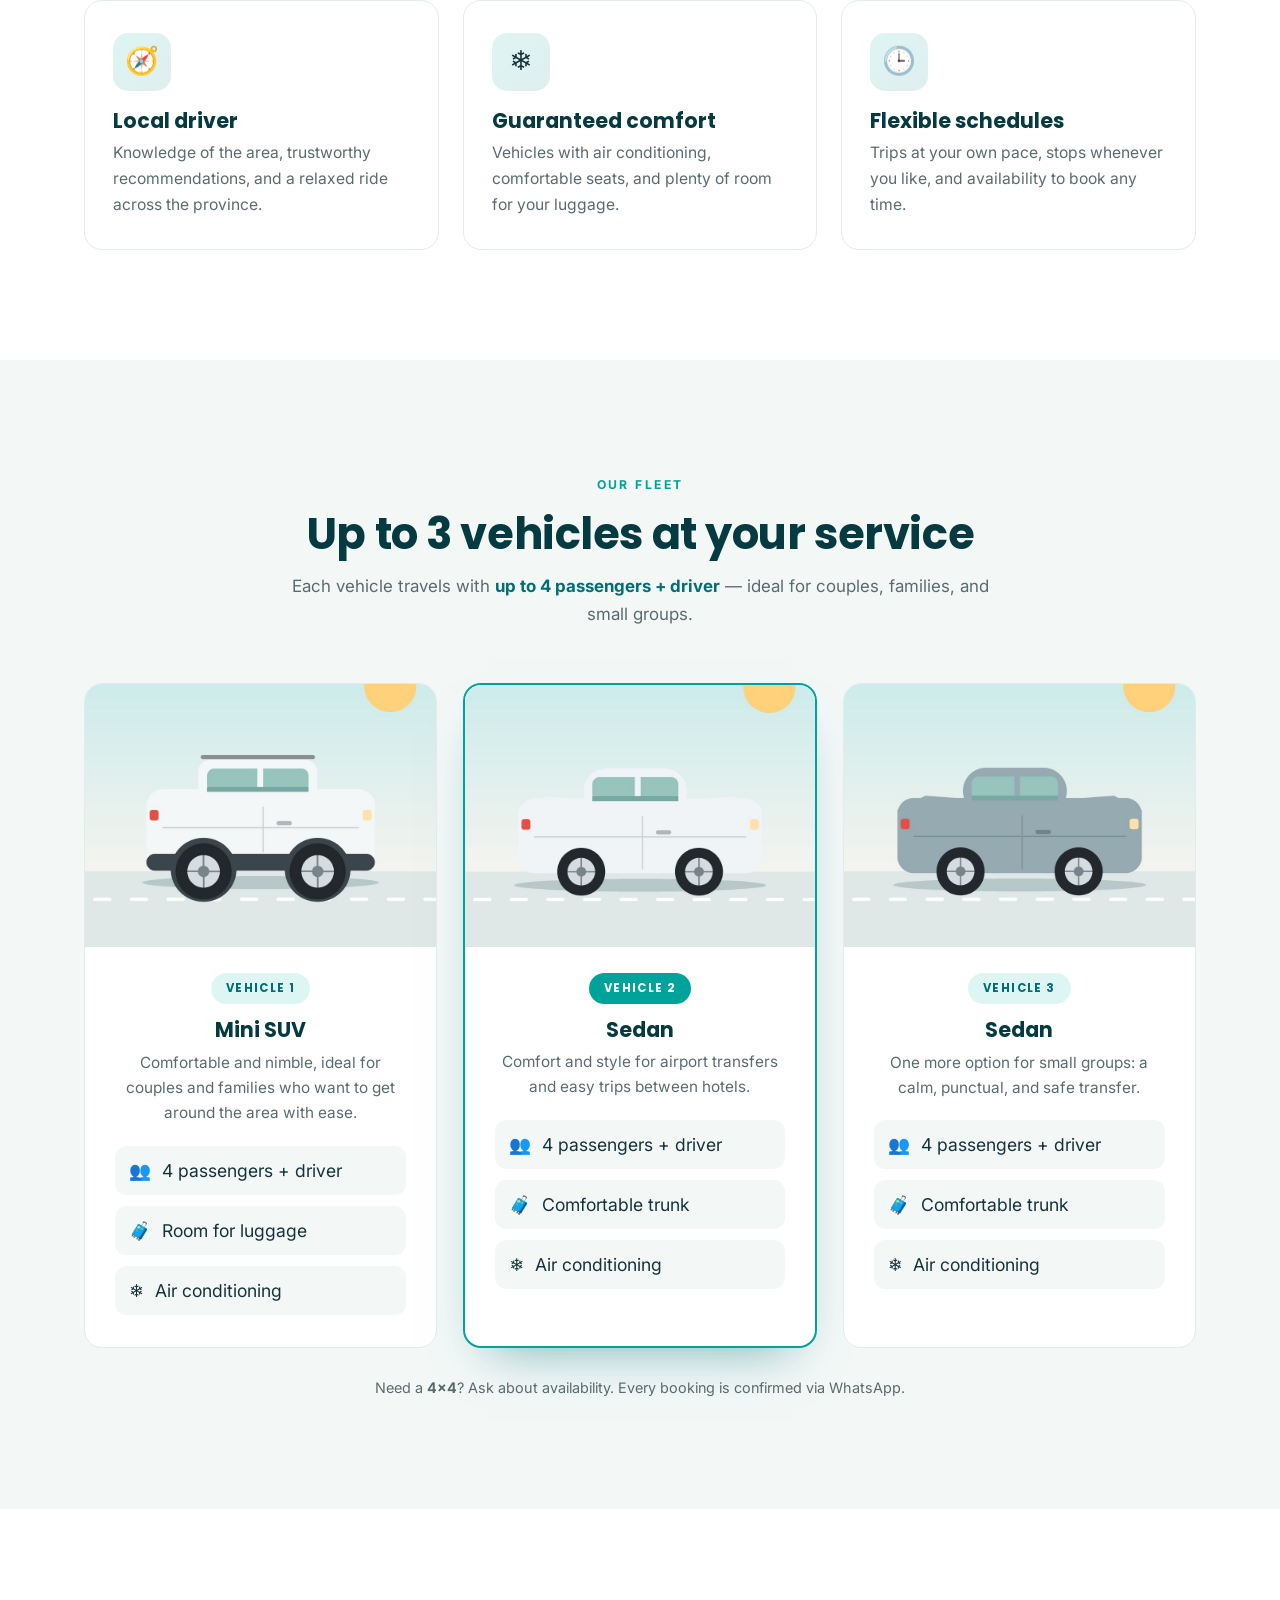
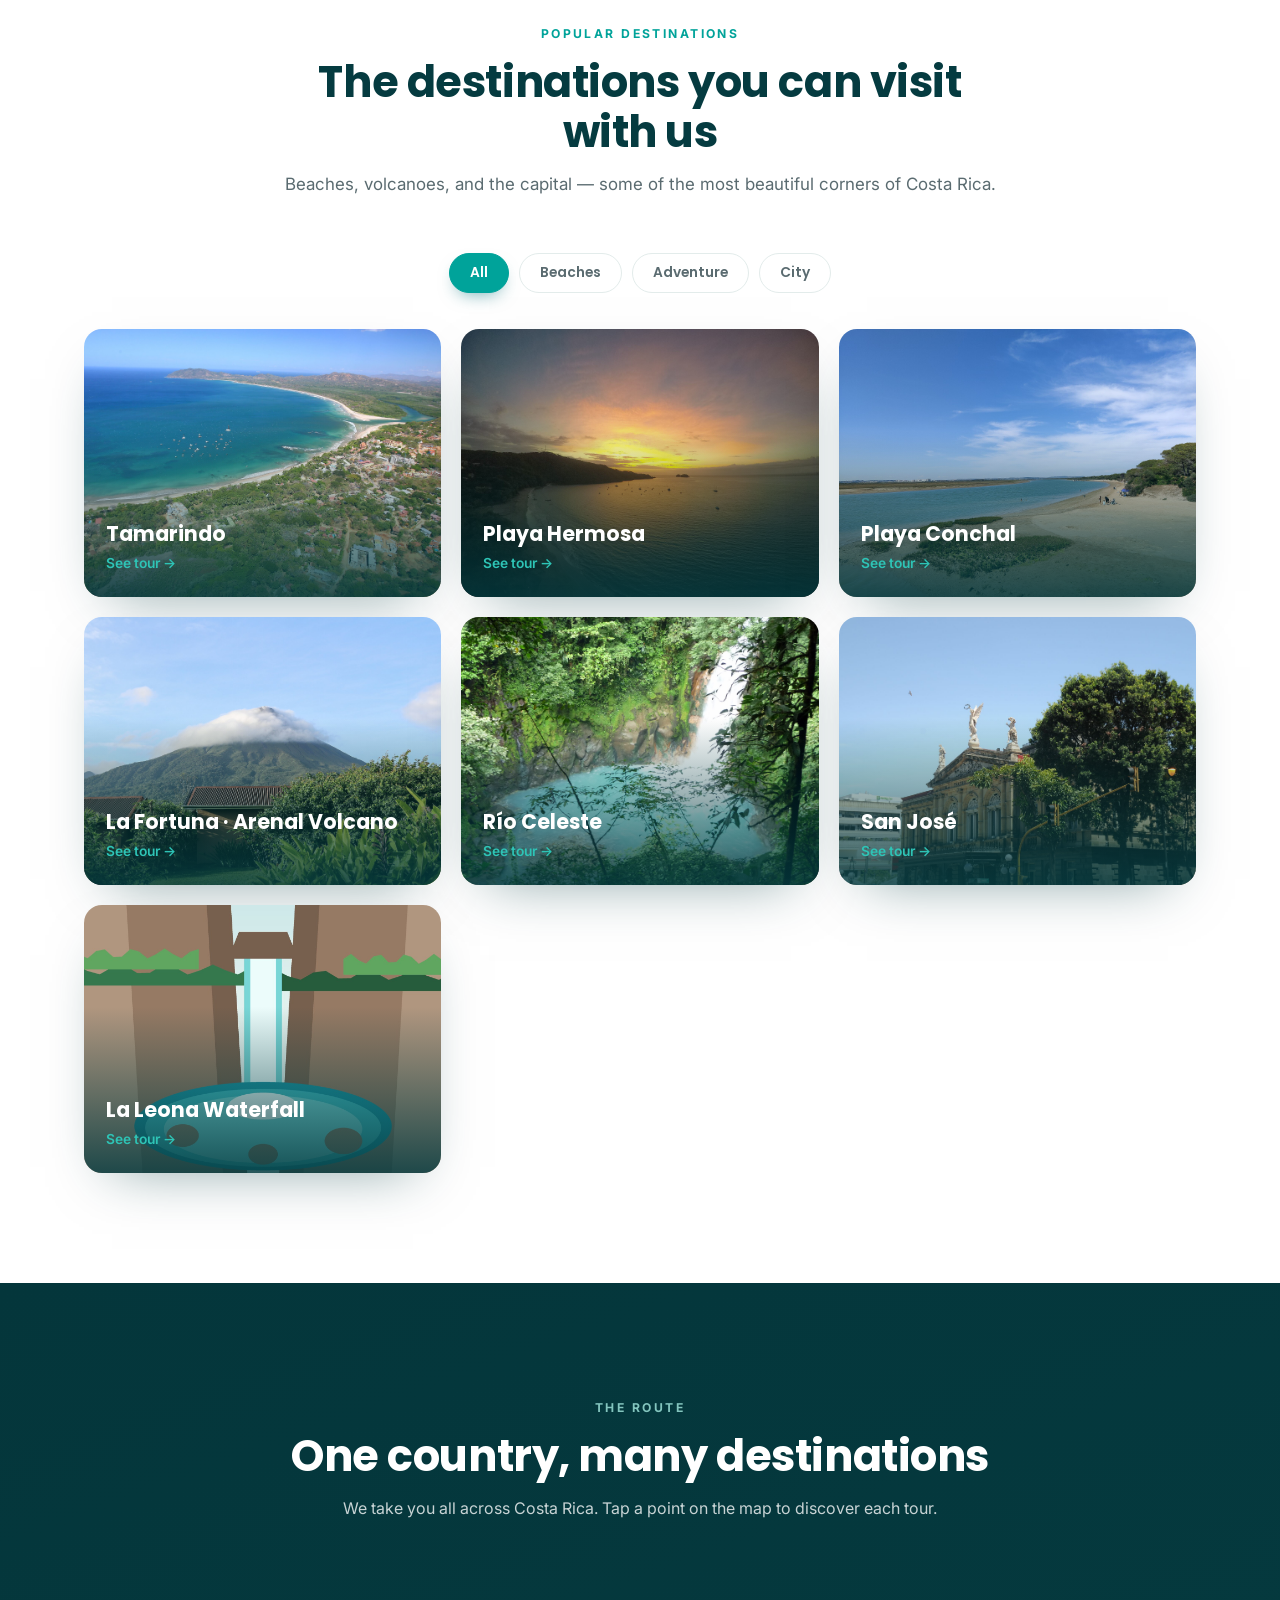
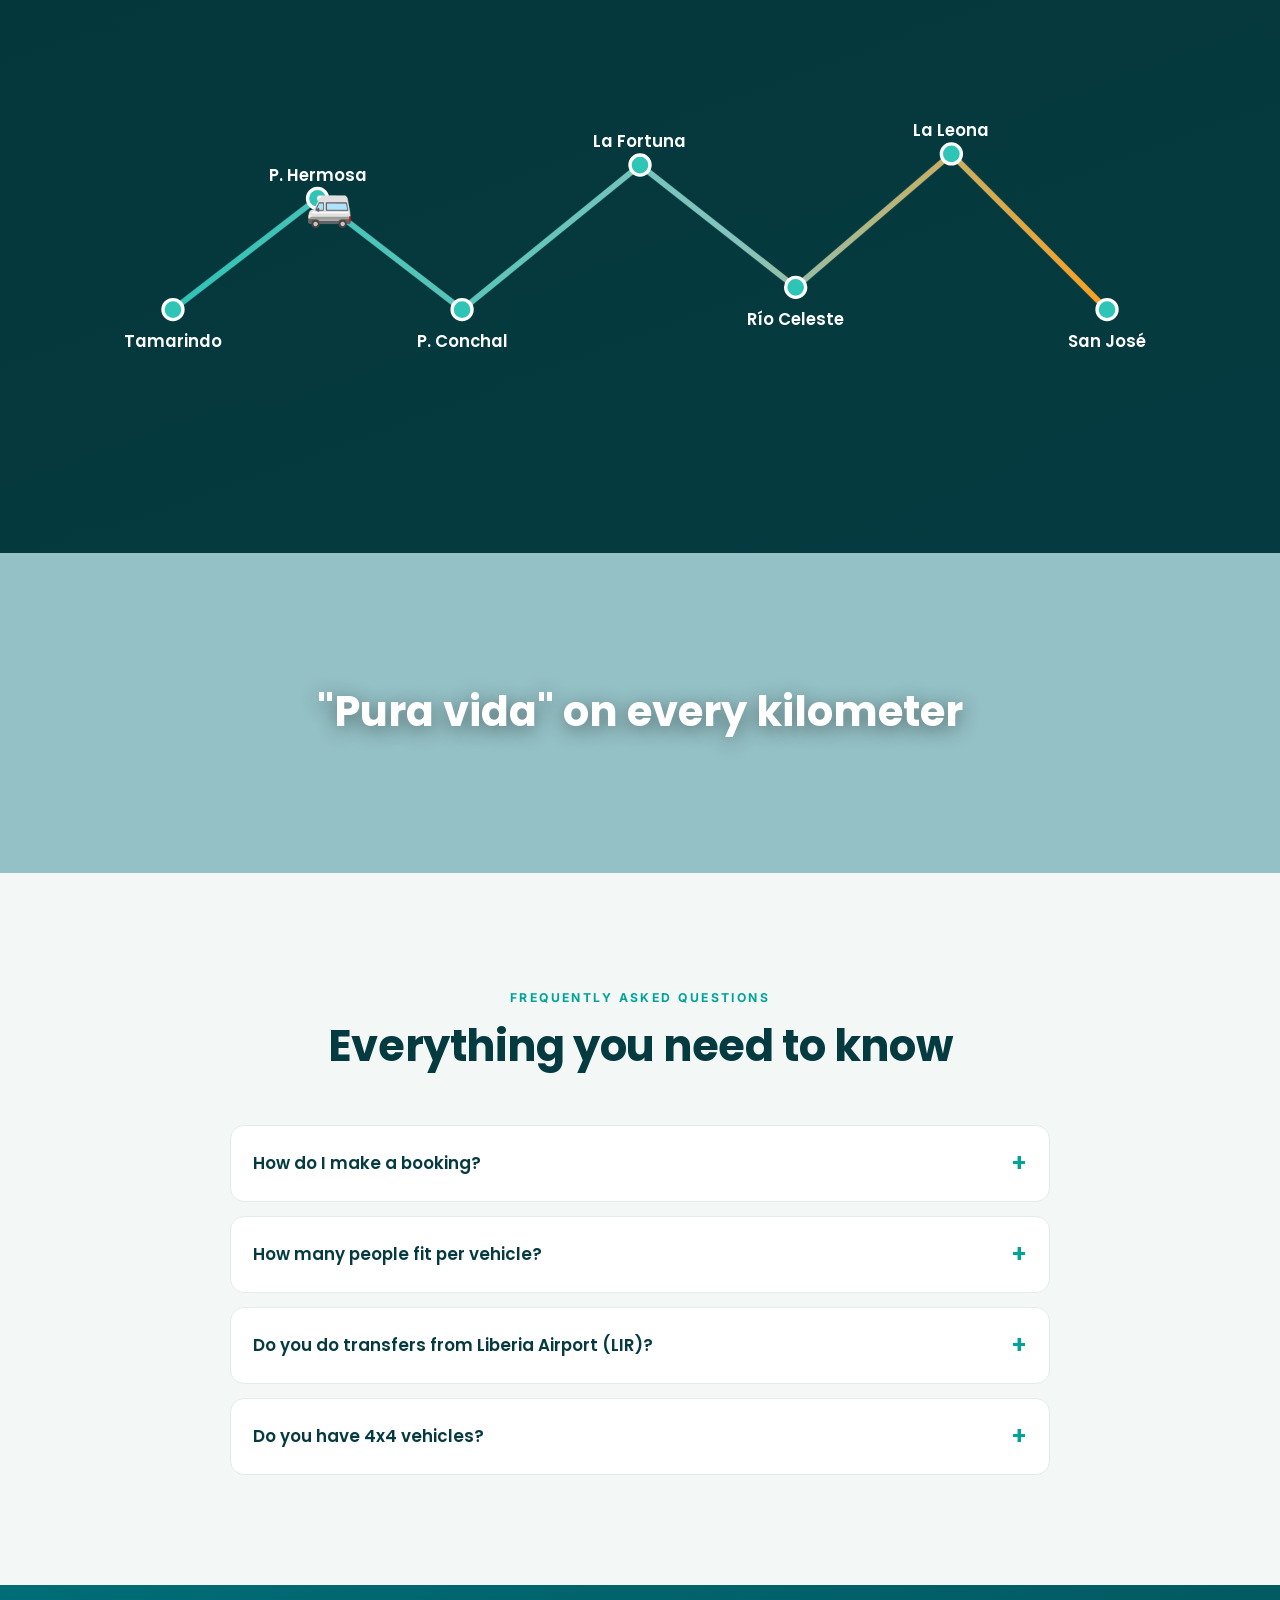
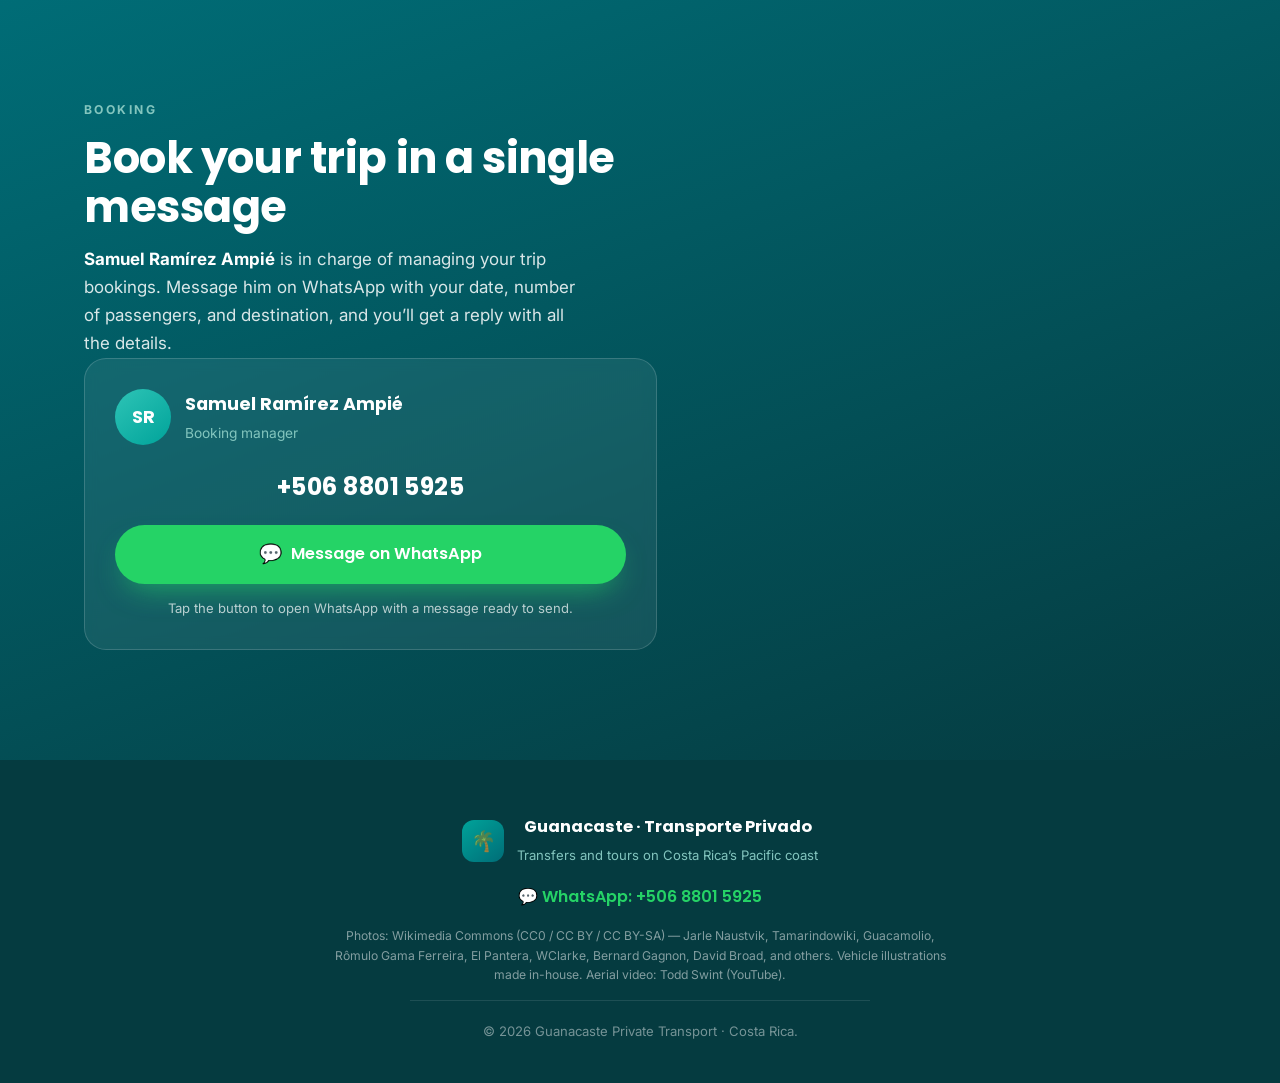
==== commit d08c26d5: "Funciones avanzadas: mapa de ruta animado, filtros, FAQ, lightbox con miniaturas/zoom/slideshow, til" ====
--- a/tour.html
+++ b/tour.html
@@ -9,8 +9,12 @@
   <link rel="preconnect" href="https://fonts.googleapis.com" />
   <link rel="preconnect" href="https://fonts.gstatic.com" crossorigin />
   <link href="https://fonts.googleapis.com/css2?family=Poppins:wght@500;600;700;800&family=Inter:wght@300;400;500;600&display=swap" rel="stylesheet" />
-  <link rel="stylesheet" href="styles.css?v=5" />
-  <link rel="stylesheet" href="tour.css?v=5" />
+  <meta name="theme-color" content="#00a39a" />
+  <link rel="manifest" href="manifest.json" />
+  <link rel="apple-touch-icon" href="assets/logo-256.png" />
+  <link rel="stylesheet" href="styles.css?v=6" />
+  <link rel="stylesheet" href="tour.css?v=6" />
+  <link rel="stylesheet" href="enhance.css?v=6" />
   <link rel="icon" href="data:image/svg+xml,%3Csvg xmlns='http://www.w3.org/2000/svg' viewBox='0 0 100 100'%3E%3Crect width='100' height='100' rx='20' fill='%2300a39a'/%3E%3Ctext x='50' y='70' font-size='56' text-anchor='middle'%3E🌴%3C/text%3E%3C/svg%3E" />
 </head>
 <body class="tour-page">
@@ -126,6 +130,10 @@
 
   <!-- ===== Lightbox ===== -->
   <div class="lightbox" id="lightbox" aria-hidden="true" role="dialog" aria-modal="true">
+    <div class="lightbox__tools">
+      <button class="lightbox__tool" id="lbZoom" aria-label="Zoom" title="Zoom">⤢</button>
+      <button class="lightbox__tool" id="lbPlay" aria-label="Slideshow" title="Slideshow">▶</button>
+    </div>
     <button class="lightbox__close" id="lbClose" aria-label="Cerrar">✕</button>
     <button class="lightbox__nav lightbox__nav--prev" id="lbPrev" aria-label="Anterior">‹</button>
     <figure class="lightbox__stage">
@@ -133,6 +141,7 @@
       <figcaption id="lbCap"></figcaption>
     </figure>
     <button class="lightbox__nav lightbox__nav--next" id="lbNext" aria-label="Siguiente">›</button>
+    <div class="lightbox__thumbs" id="lbThumbs"></div>
     <div class="lightbox__counter" id="lbCounter"></div>
   </div>
 
@@ -140,7 +149,8 @@
   <a href="https://wa.me/50688015925?text=Hola%20Samuel%2C%20me%20gustar%C3%ADa%20reservar%20un%20viaje%20de%20transporte%20privado%20en%20Guanacaste"
      target="_blank" rel="noopener" class="wa-float" aria-label="Reservar por WhatsApp">💬</a>
 
-  <script src="tours.js?v=5"></script>
-  <script src="tour.js?v=5"></script>
+  <script src="tours.js?v=6"></script>
+  <script src="tour.js?v=6"></script>
+  <script src="enhance.js?v=6"></script>
 </body>
 </html>
--- a/enhance.css
+++ b/enhance.css
@@ -0,0 +1,98 @@
+/* ===== Transiciones entre páginas (View Transitions API) ===== */
+@view-transition { navigation: auto; }
+
+/* ===== Barra de progreso de scroll ===== */
+.scrollbar {
+  position: fixed; top: 0; left: 0; height: 4px; width: 0;
+  z-index: 120; background: linear-gradient(90deg, var(--teal), var(--teal-light), var(--sun));
+  box-shadow: 0 0 12px rgba(46,196,182,.7); transition: width .1s linear;
+}
+
+/* ===== Botón volver arriba ===== */
+.backtop {
+  position: fixed; bottom: 90px; right: 24px; z-index: 60;
+  width: 46px; height: 46px; border-radius: 50%; border: 0; cursor: pointer;
+  background: rgba(255,255,255,.92); color: var(--ocean); font-size: 1.2rem; font-weight: 700;
+  box-shadow: 0 10px 26px -10px rgba(5,59,64,.6); backdrop-filter: blur(6px);
+  opacity: 0; transform: translateY(14px) scale(.85); pointer-events: none; transition: .3s ease;
+}
+.backtop.is-on { opacity: 1; transform: none; pointer-events: auto; }
+.backtop:hover { background: #fff; transform: translateY(-2px); }
+
+/* ===== Tilt ===== */
+.dcard, .tothers__card, .vcard { transition: transform .25s ease, box-shadow .3s ease; }
+
+/* ===== Filtros de destinos ===== */
+.dfilters { display: flex; flex-wrap: wrap; justify-content: center; gap: 10px; margin: 0 0 36px; }
+.dfilter {
+  border: 1px solid var(--line); background: #fff; color: var(--muted);
+  font-family: var(--head); font-weight: 600; font-size: .86rem; cursor: pointer;
+  padding: 9px 20px; border-radius: 999px; transition: .25s ease;
+}
+.dfilter:hover { color: var(--ocean); border-color: var(--aqua); }
+.dfilter.is-active { background: var(--teal); border-color: var(--teal); color: #fff; box-shadow: 0 8px 18px -8px rgba(0,109,119,.6); }
+.dcard.is-hidden { display: none; }
+
+/* ===== Mapa de ruta animado ===== */
+.routemap { background: linear-gradient(160deg, #04363b, var(--deep)); color: #fff; overflow: hidden; }
+.routemap .section__head h2 { color: #fff; }
+.routemap__sub { color: rgba(255,255,255,.78); text-align: center; max-width: 620px; margin: 14px auto 8px; }
+.routemap__wrap { width: 100%; overflow-x: auto; }
+.routemap svg { width: 100%; min-width: 760px; height: auto; display: block; }
+.route-path-bg { fill: none; stroke: rgba(255,255,255,.14); stroke-width: 6; stroke-linecap: round; }
+.route-path {
+  fill: none; stroke: url(#routeGrad); stroke-width: 5; stroke-linecap: round;
+  stroke-dasharray: 2600; stroke-dashoffset: 2600; animation: routeDraw 3s ease forwards .3s;
+}
+@keyframes routeDraw { to { stroke-dashoffset: 0; } }
+.route-node circle.dot { fill: var(--teal-light); stroke: #fff; stroke-width: 3; transition: r .25s ease; }
+.route-node:hover circle.dot { fill: var(--sun); }
+.route-node .halo { fill: var(--teal-light); opacity: .35; transform-origin: center; animation: halo 2.4s ease-in-out infinite; }
+@keyframes halo { 0%,100% { opacity: .12; r: 10; } 50% { opacity: .4; r: 20; } }
+.route-node text { fill: #fff; font-family: var(--head); font-weight: 600; font-size: 15px; text-anchor: middle; pointer-events: none; }
+.route-node { cursor: pointer; }
+.route-node:hover text { fill: var(--sun); }
+.route-van { font-size: 34px; }
+@media (prefers-reduced-motion: reduce) {
+  .route-path { animation: none; stroke-dashoffset: 0; }
+  .route-van animateMotion { display: none; }
+}
+
+/* ===== FAQ acordeón ===== */
+.faq { max-width: 820px; margin: 0 auto; display: grid; gap: 14px; }
+.faq__item { border: 1px solid var(--line); border-radius: 14px; background: #fff; overflow: hidden; }
+.faq__q {
+  width: 100%; text-align: left; border: 0; background: none; cursor: pointer;
+  font-family: var(--head); font-weight: 600; font-size: 1.05rem; color: var(--deep);
+  padding: 20px 22px; display: flex; justify-content: space-between; align-items: center; gap: 16px;
+}
+.faq__q::after { content: '+'; font-size: 1.5rem; color: var(--teal); transition: transform .3s ease; flex: none; }
+.faq__item.is-open .faq__q::after { transform: rotate(45deg); }
+.faq__a { max-height: 0; overflow: hidden; transition: max-height .35s ease; }
+.faq__a p { padding: 0 22px 20px; color: var(--muted); margin: 0; }
+
+/* ===== Lightbox: miniaturas, zoom y slideshow ===== */
+.lightbox__stage img { cursor: zoom-in; }
+.lightbox__stage img.is-zoom { cursor: grab; transition: none; }
+.lightbox__tools { position: absolute; top: 18px; left: 22px; display: flex; gap: 10px; }
+.lightbox__tool {
+  width: 46px; height: 46px; border-radius: 50%; border: 0; cursor: pointer;
+  background: rgba(255,255,255,.13); color: #fff; font-size: 1.15rem; transition: .25s;
+}
+.lightbox__tool:hover { background: rgba(255,255,255,.26); }
+.lightbox__tool.is-on { background: var(--teal); }
+.lightbox__thumbs {
+  position: absolute; bottom: 56px; left: 50%; transform: translateX(-50%);
+  display: flex; gap: 8px; max-width: 92vw; overflow-x: auto; padding: 6px;
+}
+.lightbox__thumbs img {
+  width: 64px; height: 44px; object-fit: cover; border-radius: 7px; cursor: pointer;
+  opacity: .5; border: 2px solid transparent; transition: .2s; flex: none;
+}
+.lightbox__thumbs img.is-active { opacity: 1; border-color: var(--teal-light); }
+.lightbox__thumbs img:hover { opacity: 1; }
+@media (max-width: 640px) {
+  .lightbox__thumbs { bottom: 50px; }
+  .lightbox__thumbs img { width: 52px; height: 36px; }
+  .backtop { bottom: 84px; right: 16px; }
+}
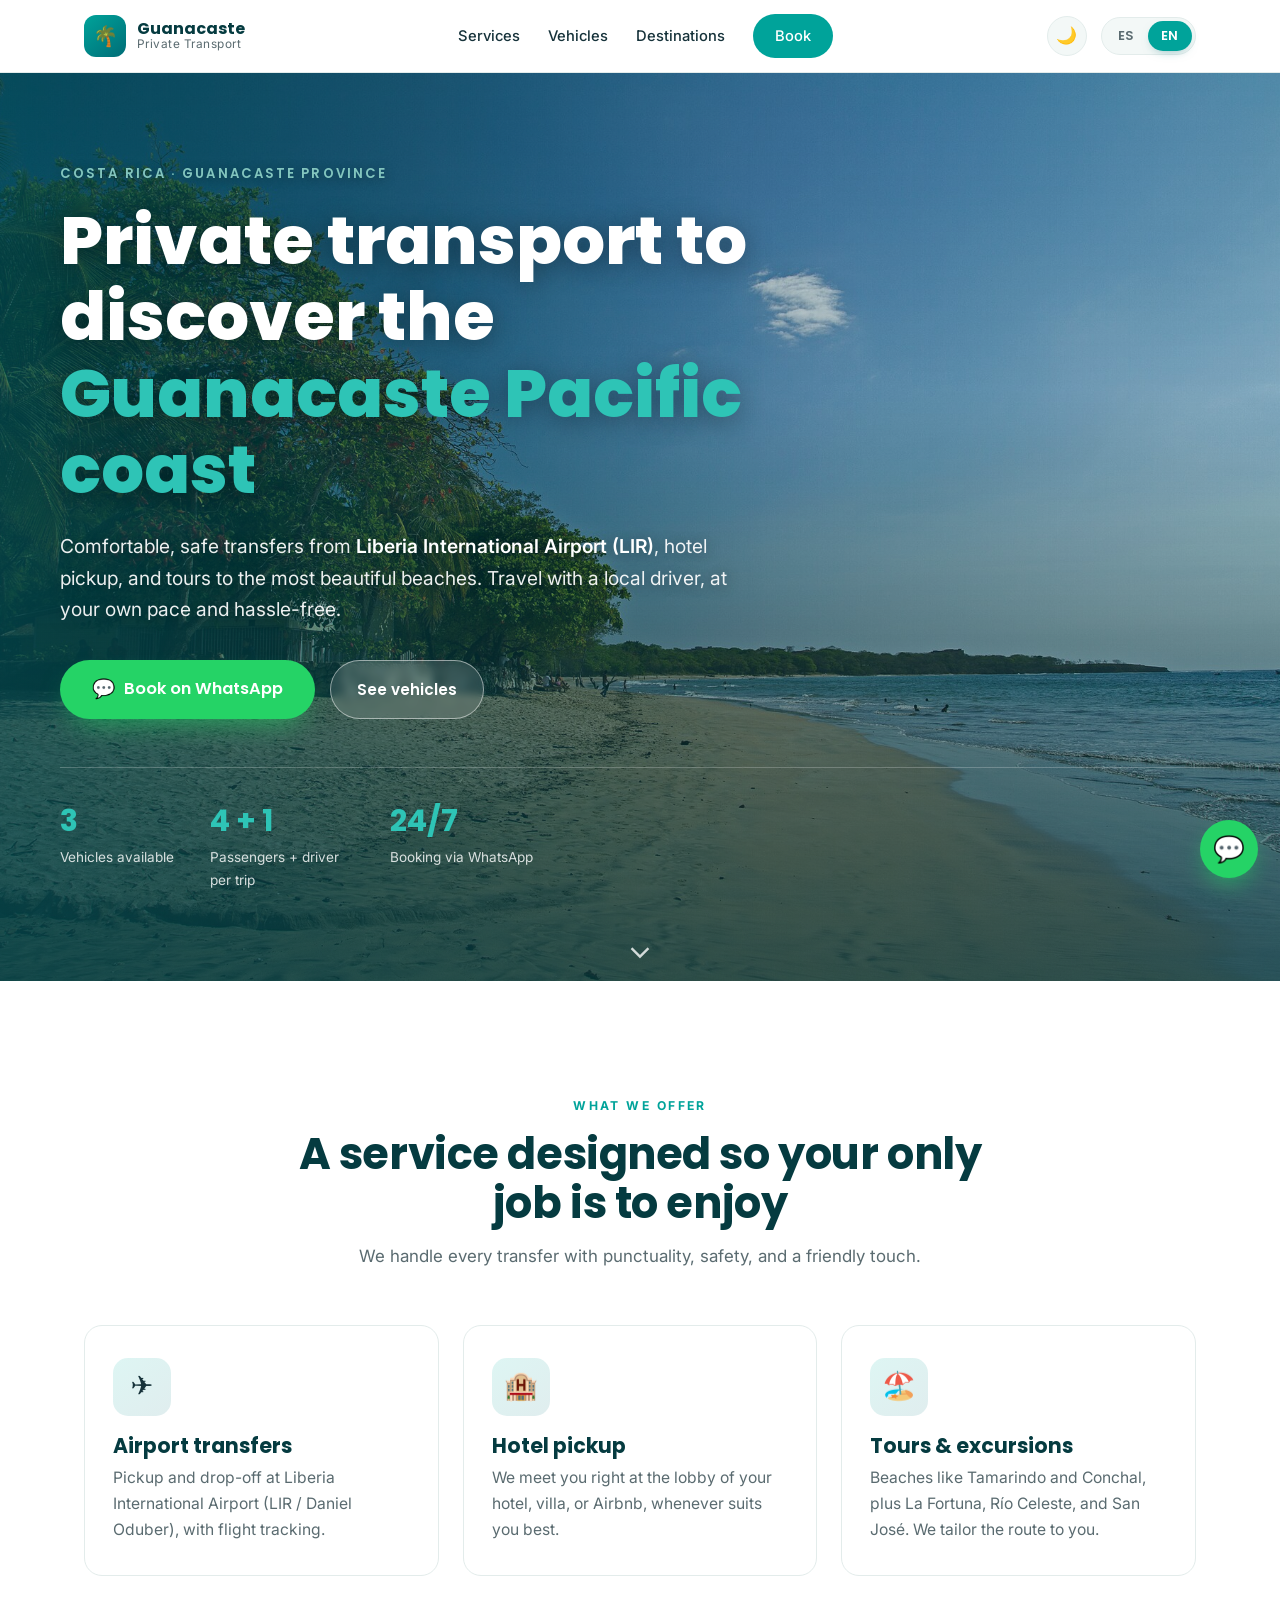
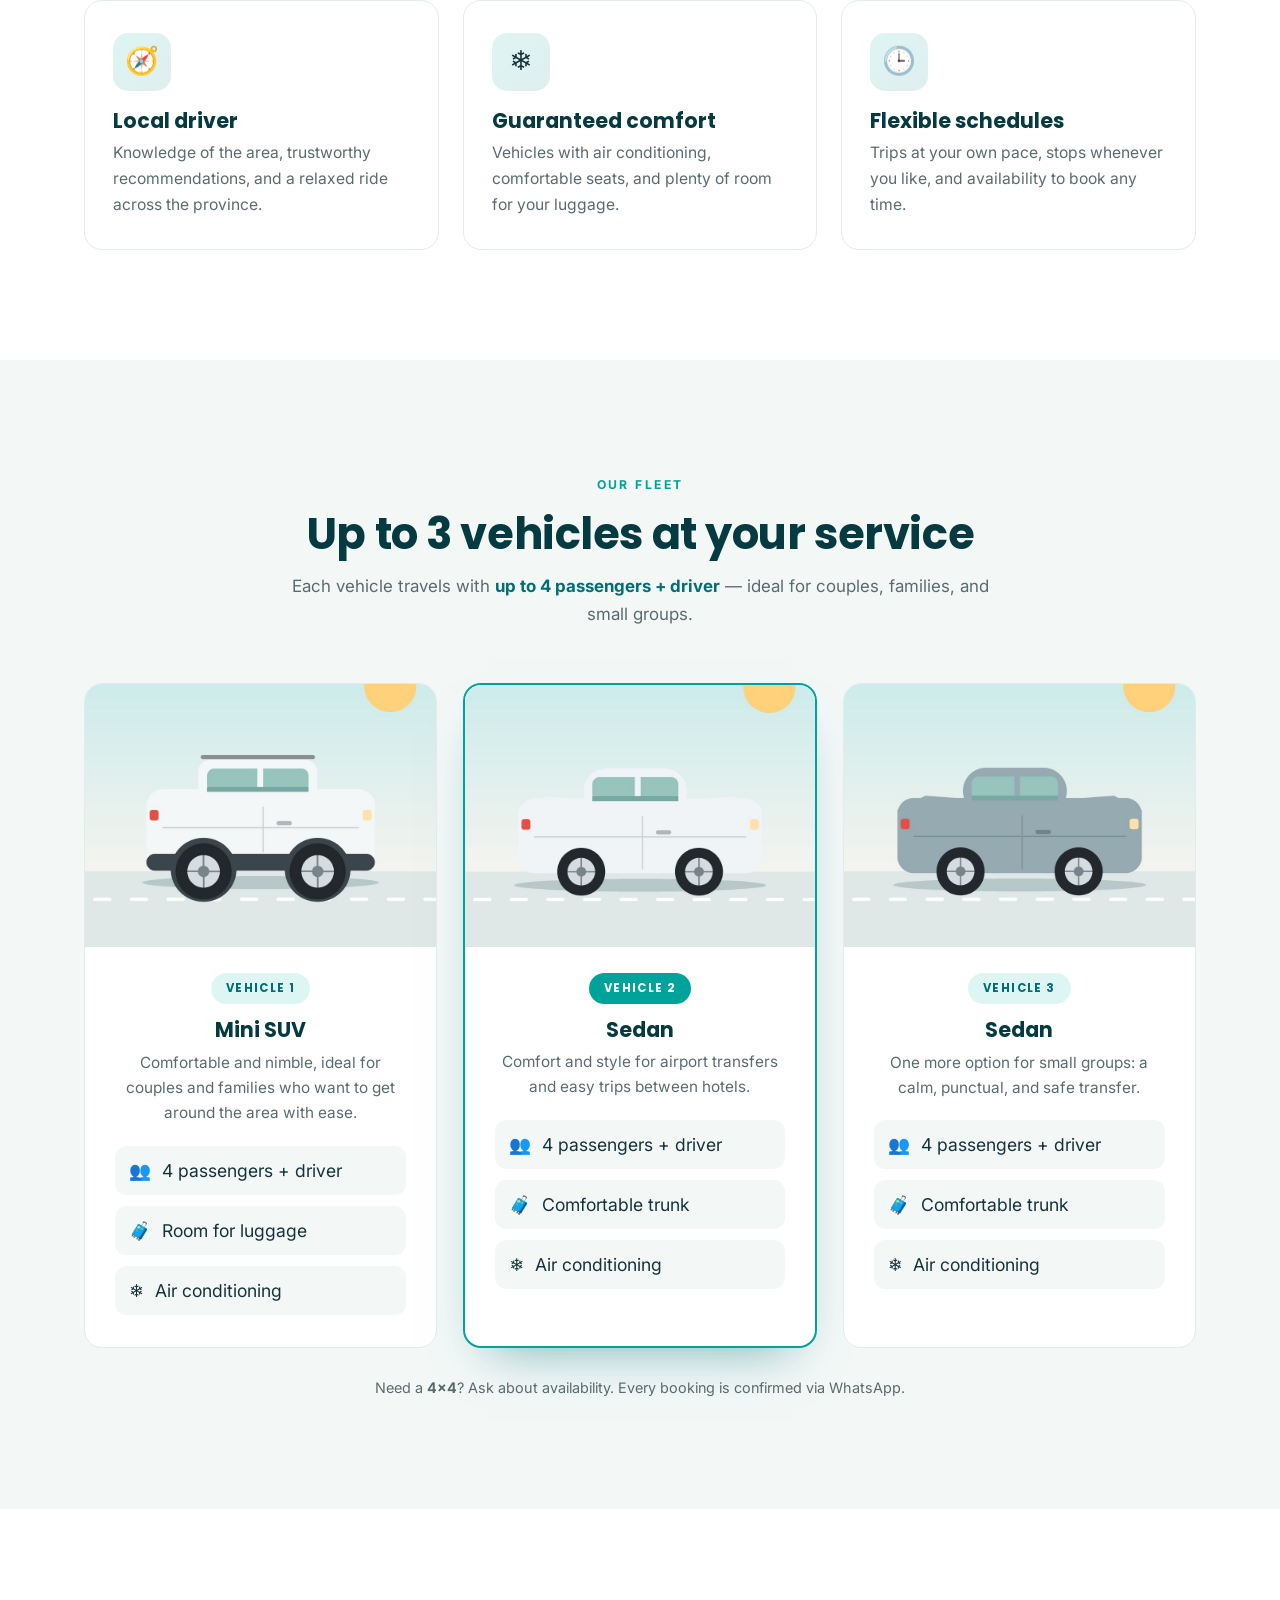
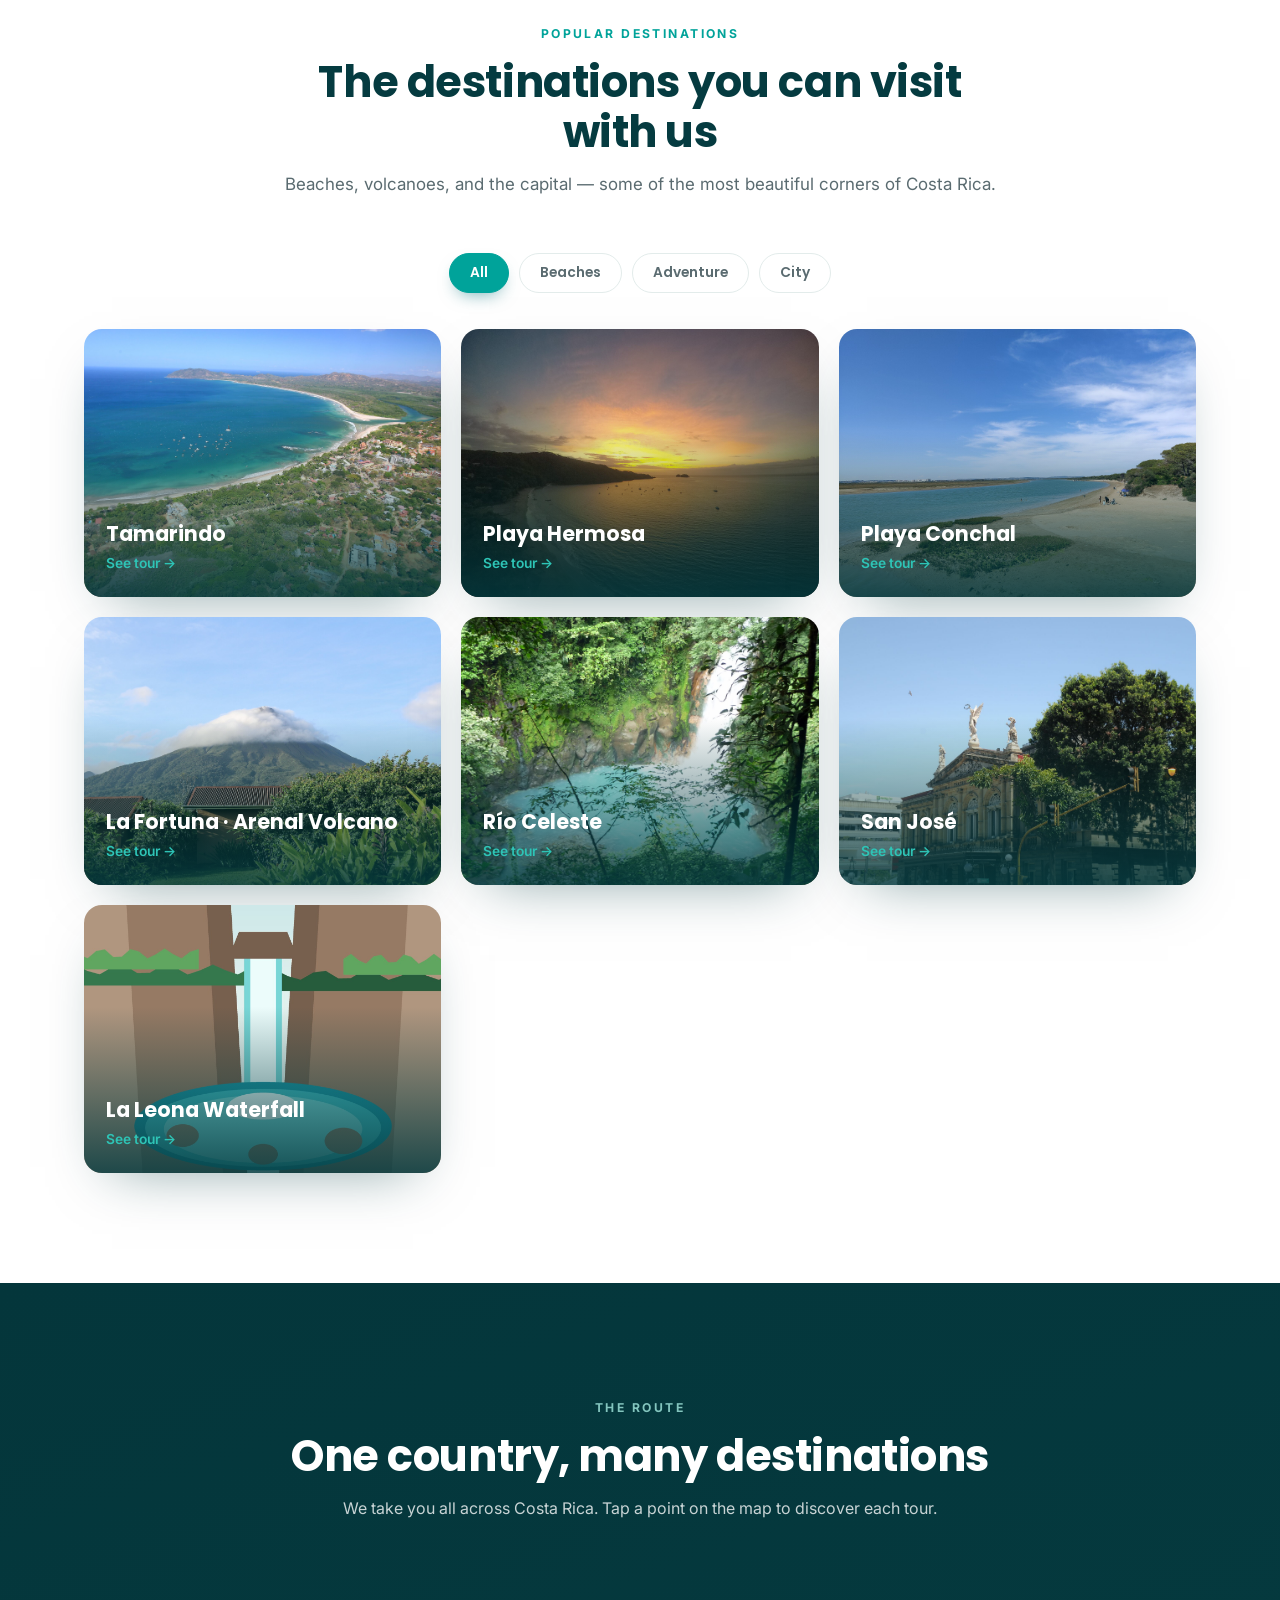
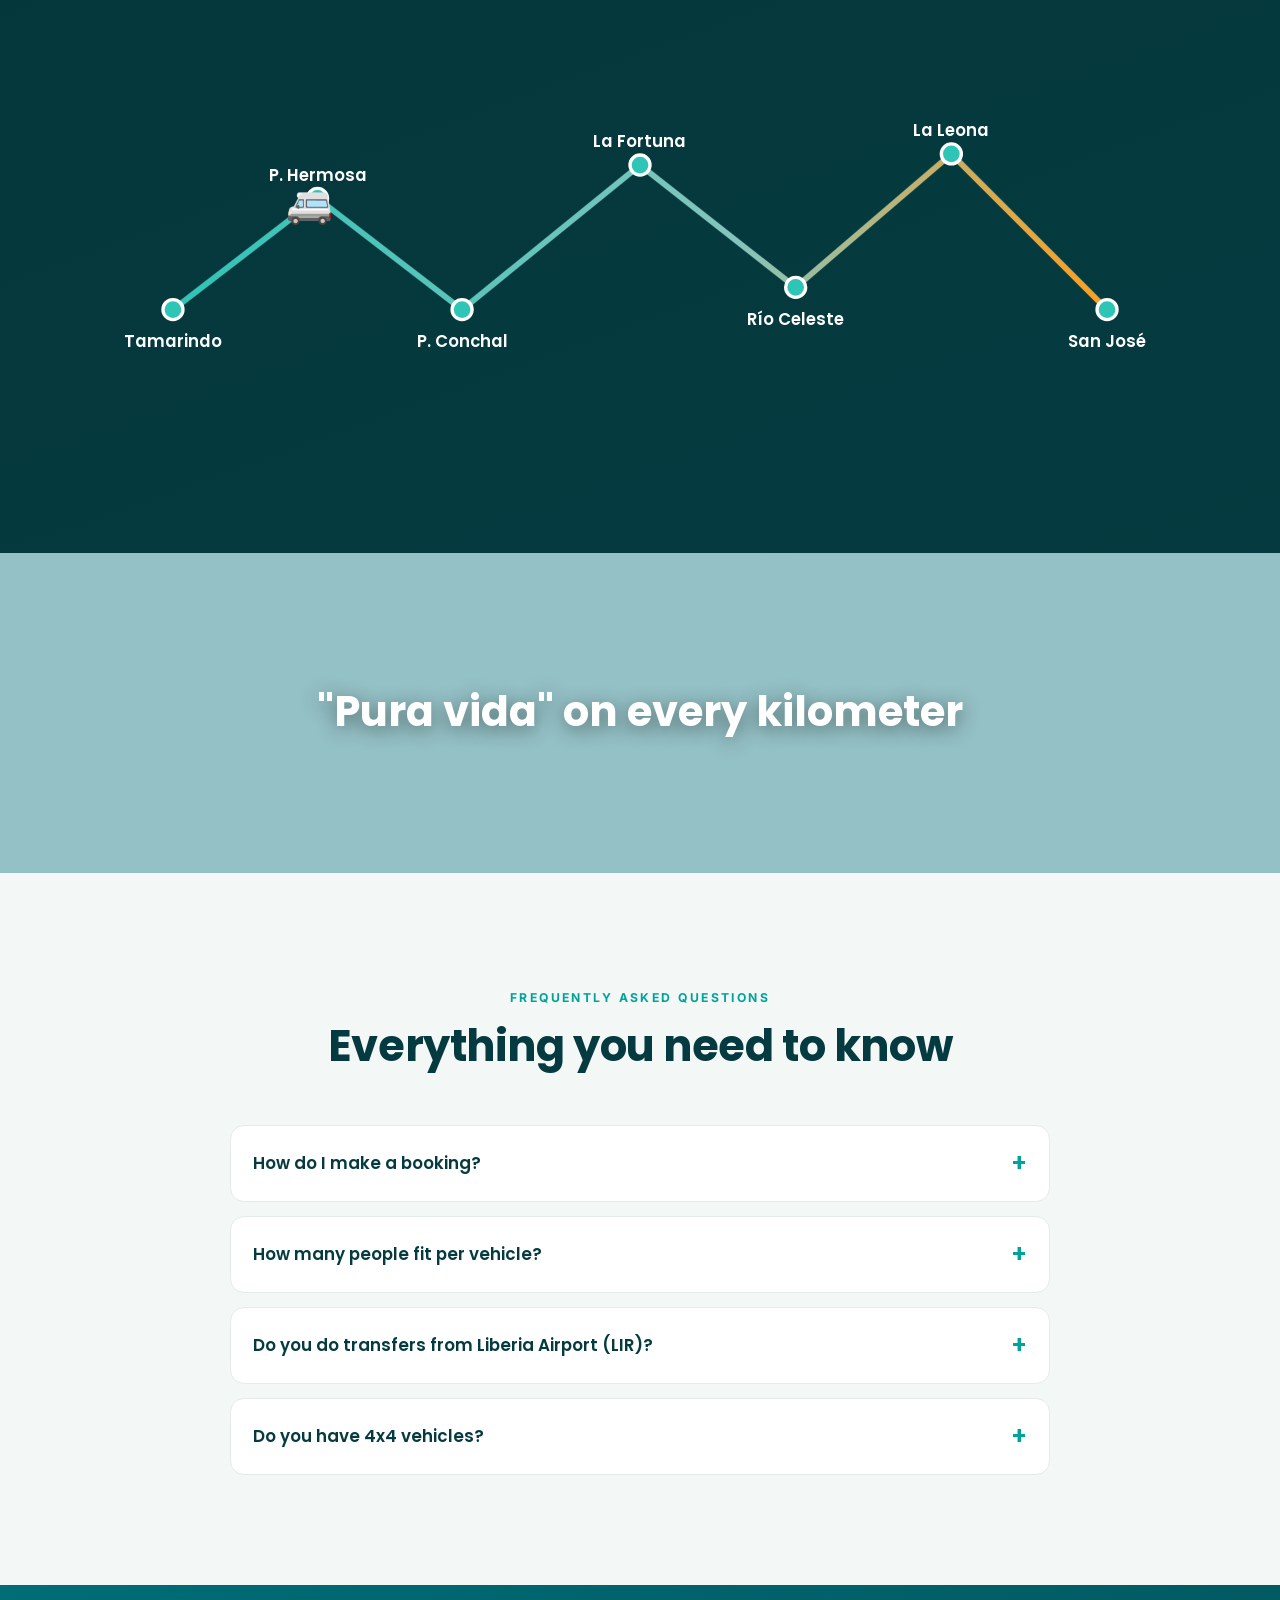
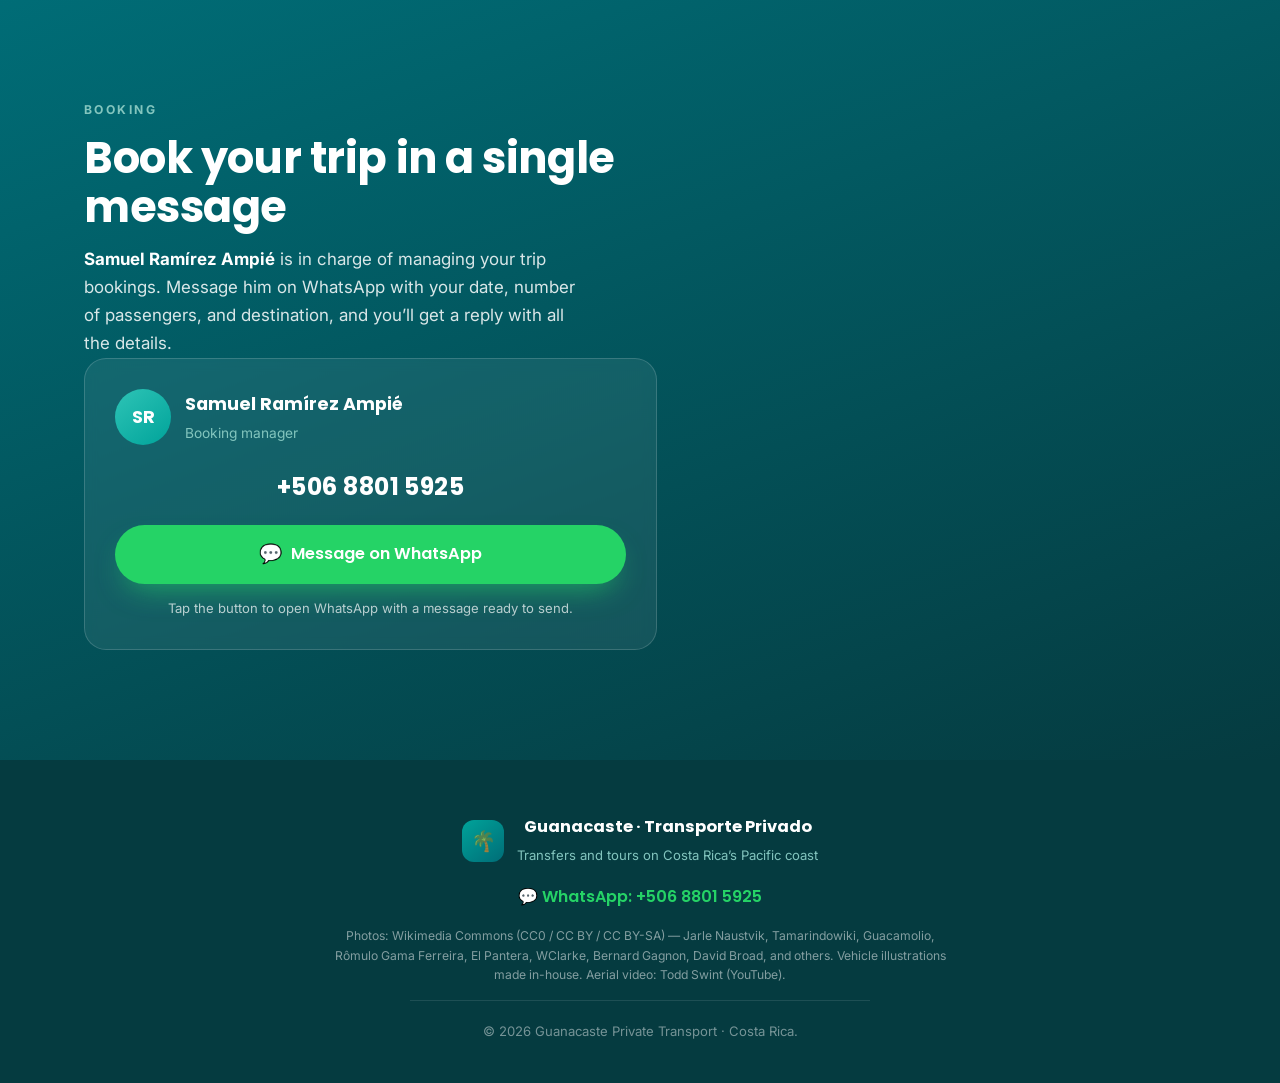
==== commit 43047902: "Modo oscuro con toggle sol/luna, persistente y según preferencia del sistema (sin parpadeo) Co-Autho" ====
--- a/tour.html
+++ b/tour.html
@@ -12,9 +12,10 @@
   <meta name="theme-color" content="#00a39a" />
   <link rel="manifest" href="manifest.json" />
   <link rel="apple-touch-icon" href="assets/logo-256.png" />
+  <script>try{var t=localStorage.getItem('theme')||(matchMedia('(prefers-color-scheme: dark)').matches?'dark':'light');document.documentElement.setAttribute('data-theme',t);}catch(e){}</script>
   <link rel="stylesheet" href="styles.css?v=6" />
   <link rel="stylesheet" href="tour.css?v=6" />
-  <link rel="stylesheet" href="enhance.css?v=6" />
+  <link rel="stylesheet" href="enhance.css?v=7" />
   <link rel="icon" href="data:image/svg+xml,%3Csvg xmlns='http://www.w3.org/2000/svg' viewBox='0 0 100 100'%3E%3Crect width='100' height='100' rx='20' fill='%2300a39a'/%3E%3Ctext x='50' y='70' font-size='56' text-anchor='middle'%3E🌴%3C/text%3E%3C/svg%3E" />
 </head>
 <body class="tour-page">
@@ -151,6 +152,6 @@
 
   <script src="tours.js?v=6"></script>
   <script src="tour.js?v=6"></script>
-  <script src="enhance.js?v=6"></script>
+  <script src="enhance.js?v=7"></script>
 </body>
 </html>
--- a/enhance.css
+++ b/enhance.css
@@ -1,5 +1,43 @@
 /* ===== Transiciones entre páginas (View Transitions API) ===== */
 @view-transition { navigation: auto; }
+
+/* ===== Botón de tema (sol/luna) ===== */
+.theme-toggle {
+  width: 40px; height: 40px; border-radius: 50%; border: 1px solid var(--line);
+  background: var(--bg-alt); color: var(--ink); cursor: pointer; font-size: 1.05rem;
+  display: grid; place-items: center; line-height: 1; transition: .25s ease; flex: none;
+}
+.theme-toggle:hover { border-color: var(--aqua); transform: translateY(-1px); }
+
+/* ===== Modo oscuro ===== */
+html[data-theme="dark"] {
+  --ink: #e8f0f1;
+  --muted: #9db1b4;
+  --deep: #eaf5f3;
+  --ocean: #4fd6c8;
+  --line: #21383c;
+  --bg: #0c1a1d;
+  --bg-alt: #102327;
+  --shadow: 0 24px 55px -28px rgba(0,0,0,.75);
+}
+html[data-theme="dark"] body { background: var(--bg); color: var(--ink); }
+html[data-theme="dark"] .nav { background: rgba(12,26,29,.86); border-bottom-color: var(--line); }
+html[data-theme="dark"] .nav__links a { color: var(--ink); }
+html[data-theme="dark"] .nav__links { background: var(--bg-alt); }
+html[data-theme="dark"] .feature,
+html[data-theme="dark"] .vcard,
+html[data-theme="dark"] .faq__item,
+html[data-theme="dark"] .dfilter,
+html[data-theme="dark"] .tdetail__highlights { background: #15292e; border-color: var(--line); }
+html[data-theme="dark"] .vcard__specs li,
+html[data-theme="dark"] .tdetail__note { background: #0c1a1d; }
+html[data-theme="dark"] .lang-toggle { background: #0c1a1d; border-color: var(--line); }
+html[data-theme="dark"] .lang-toggle button { color: var(--muted); }
+html[data-theme="dark"] .dfilter { color: var(--muted); }
+html[data-theme="dark"] .feature__icon { background: linear-gradient(140deg, rgba(46,196,182,.22), rgba(0,109,119,.2)); }
+html[data-theme="dark"] .backtop { background: #15292e; color: var(--teal-light); }
+html[data-theme="dark"] .vcard__badge { background: rgba(46,196,182,.2); color: var(--teal-light); }
+html[data-theme="dark"] .section__sub strong { color: var(--teal-light); }
 
 /* ===== Barra de progreso de scroll ===== */
 .scrollbar {
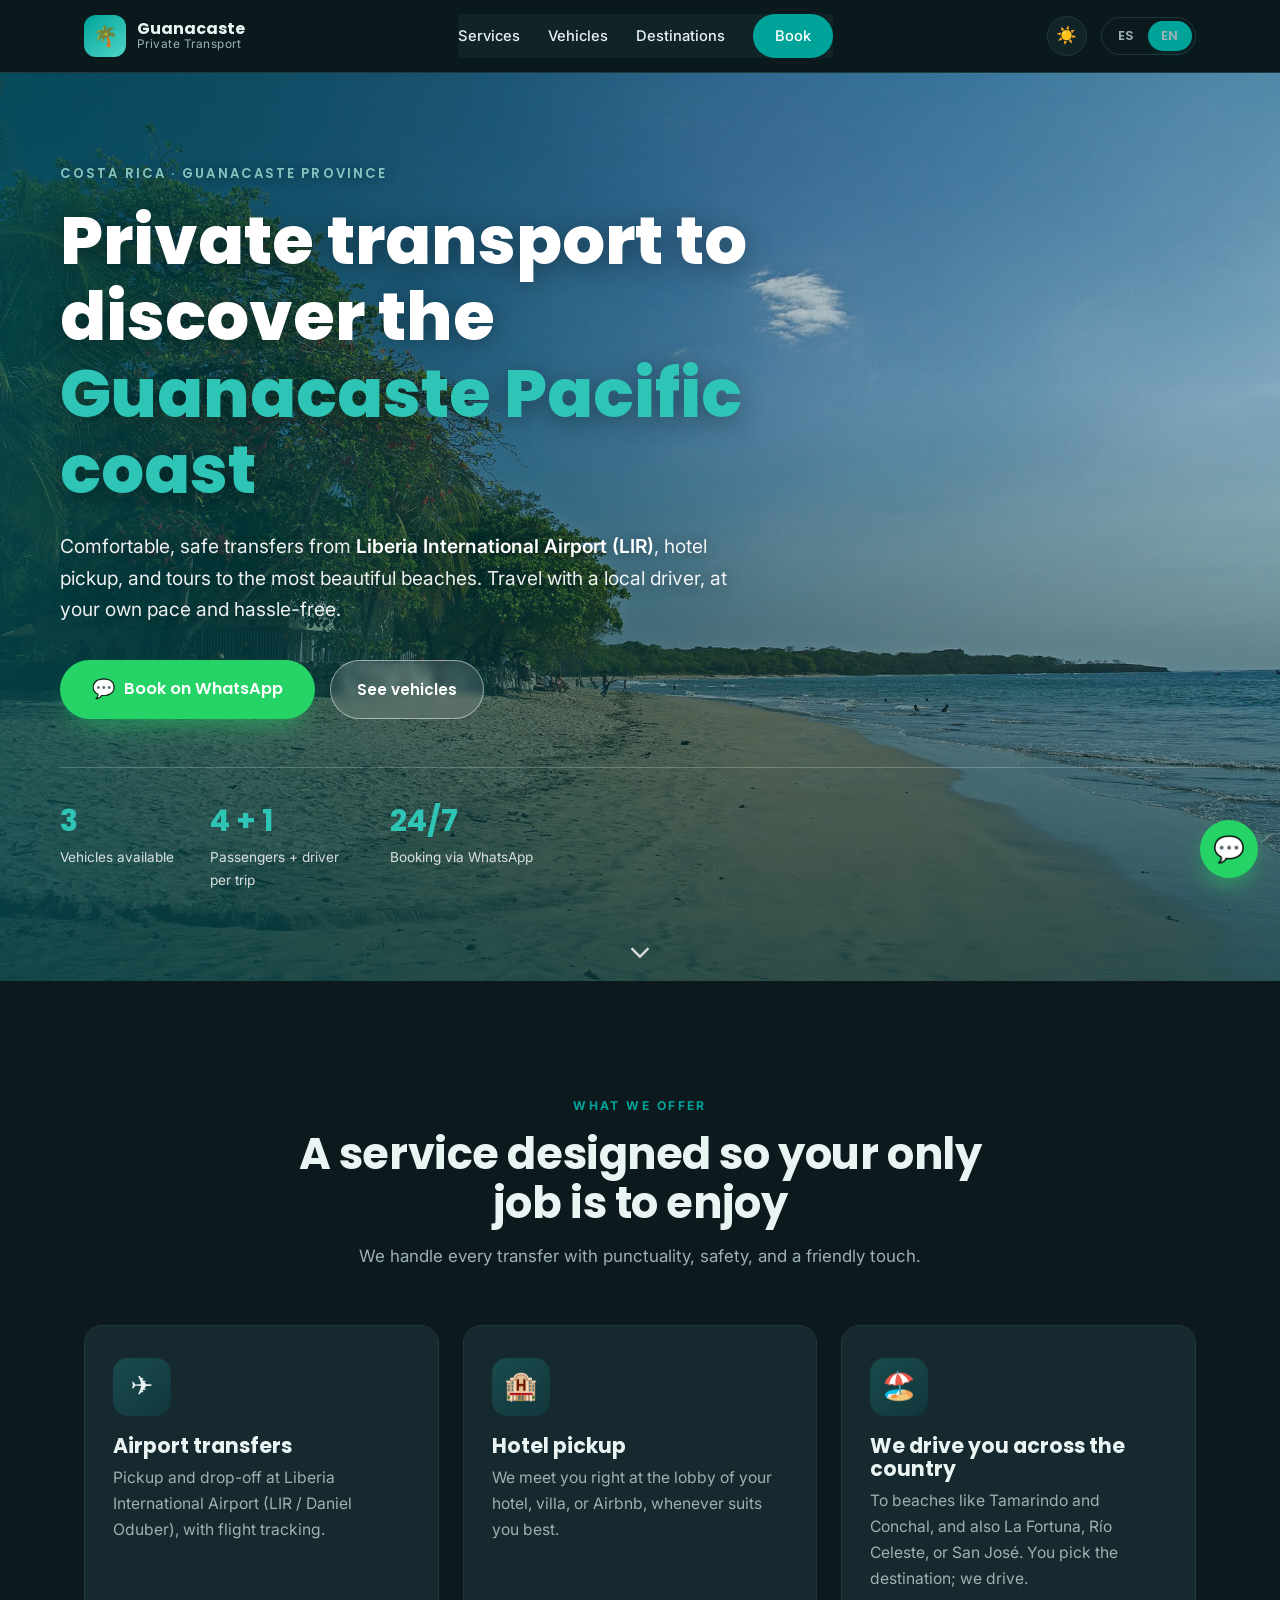
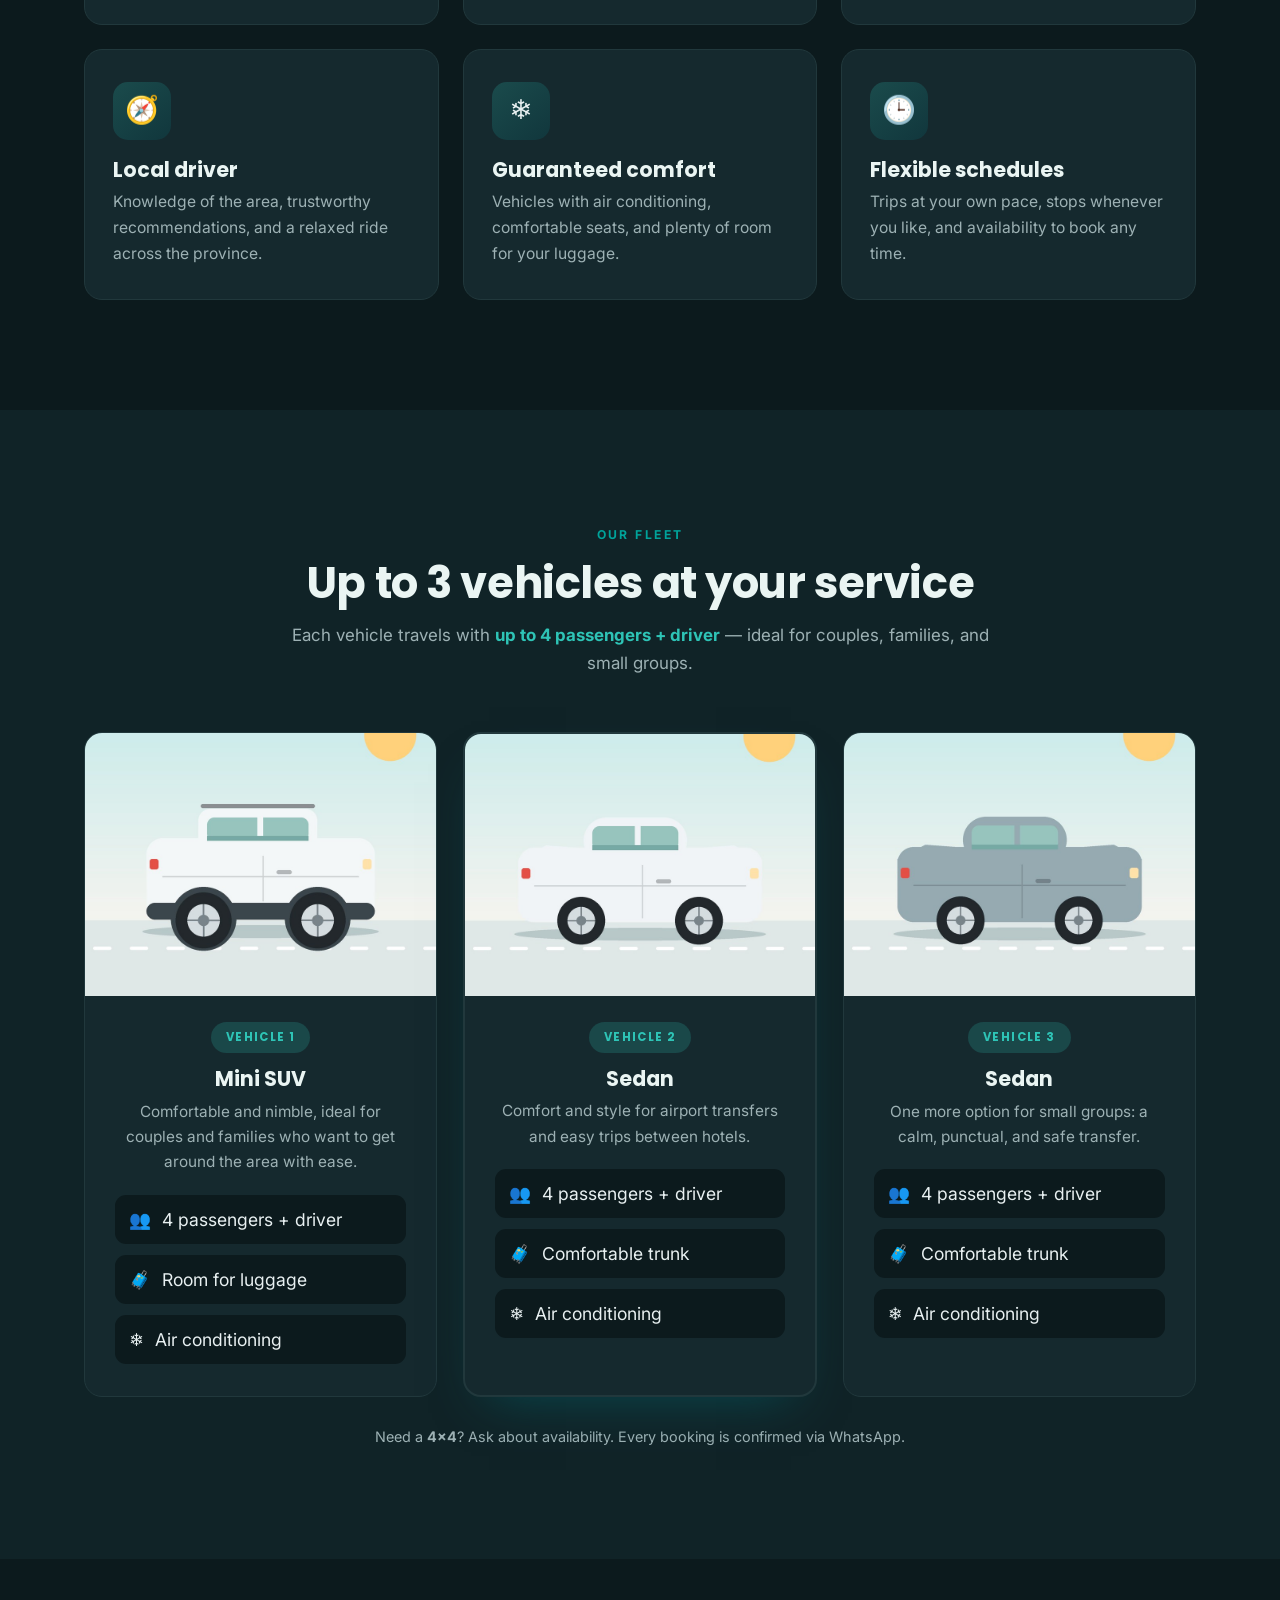
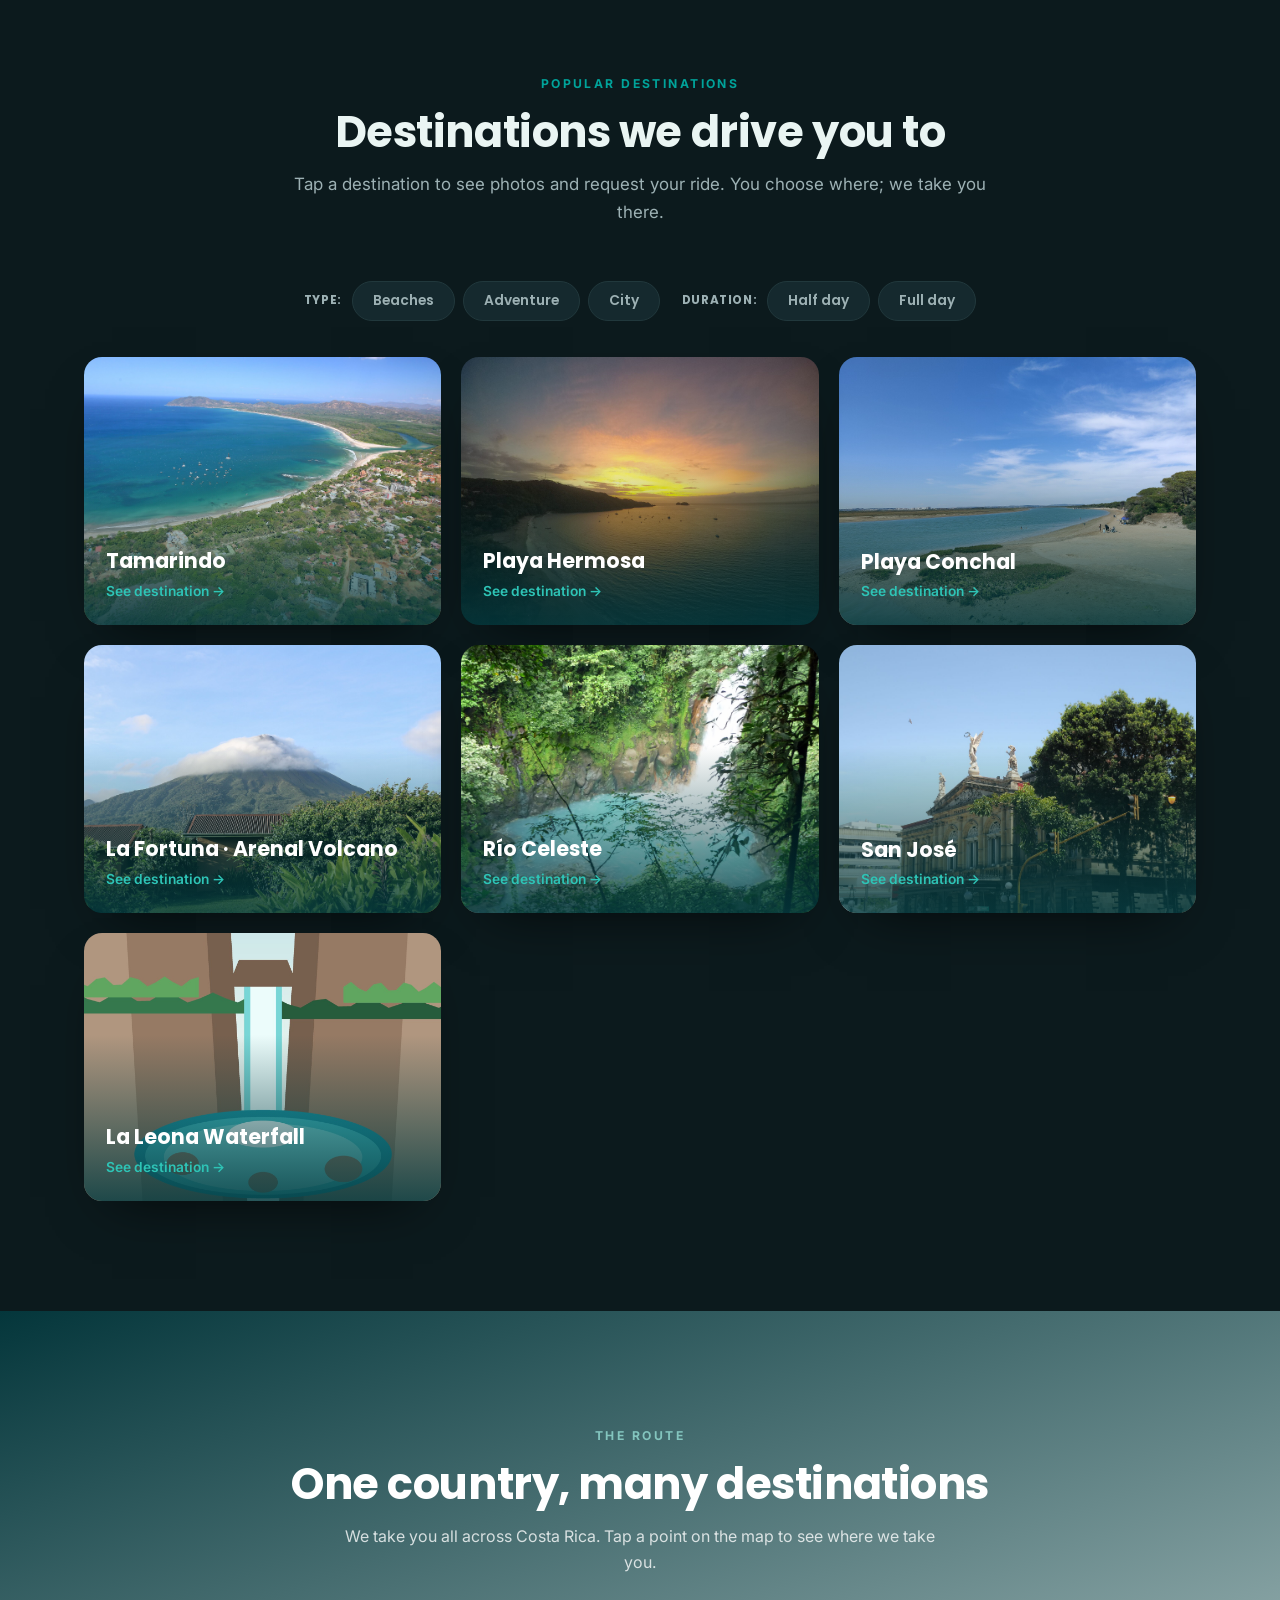
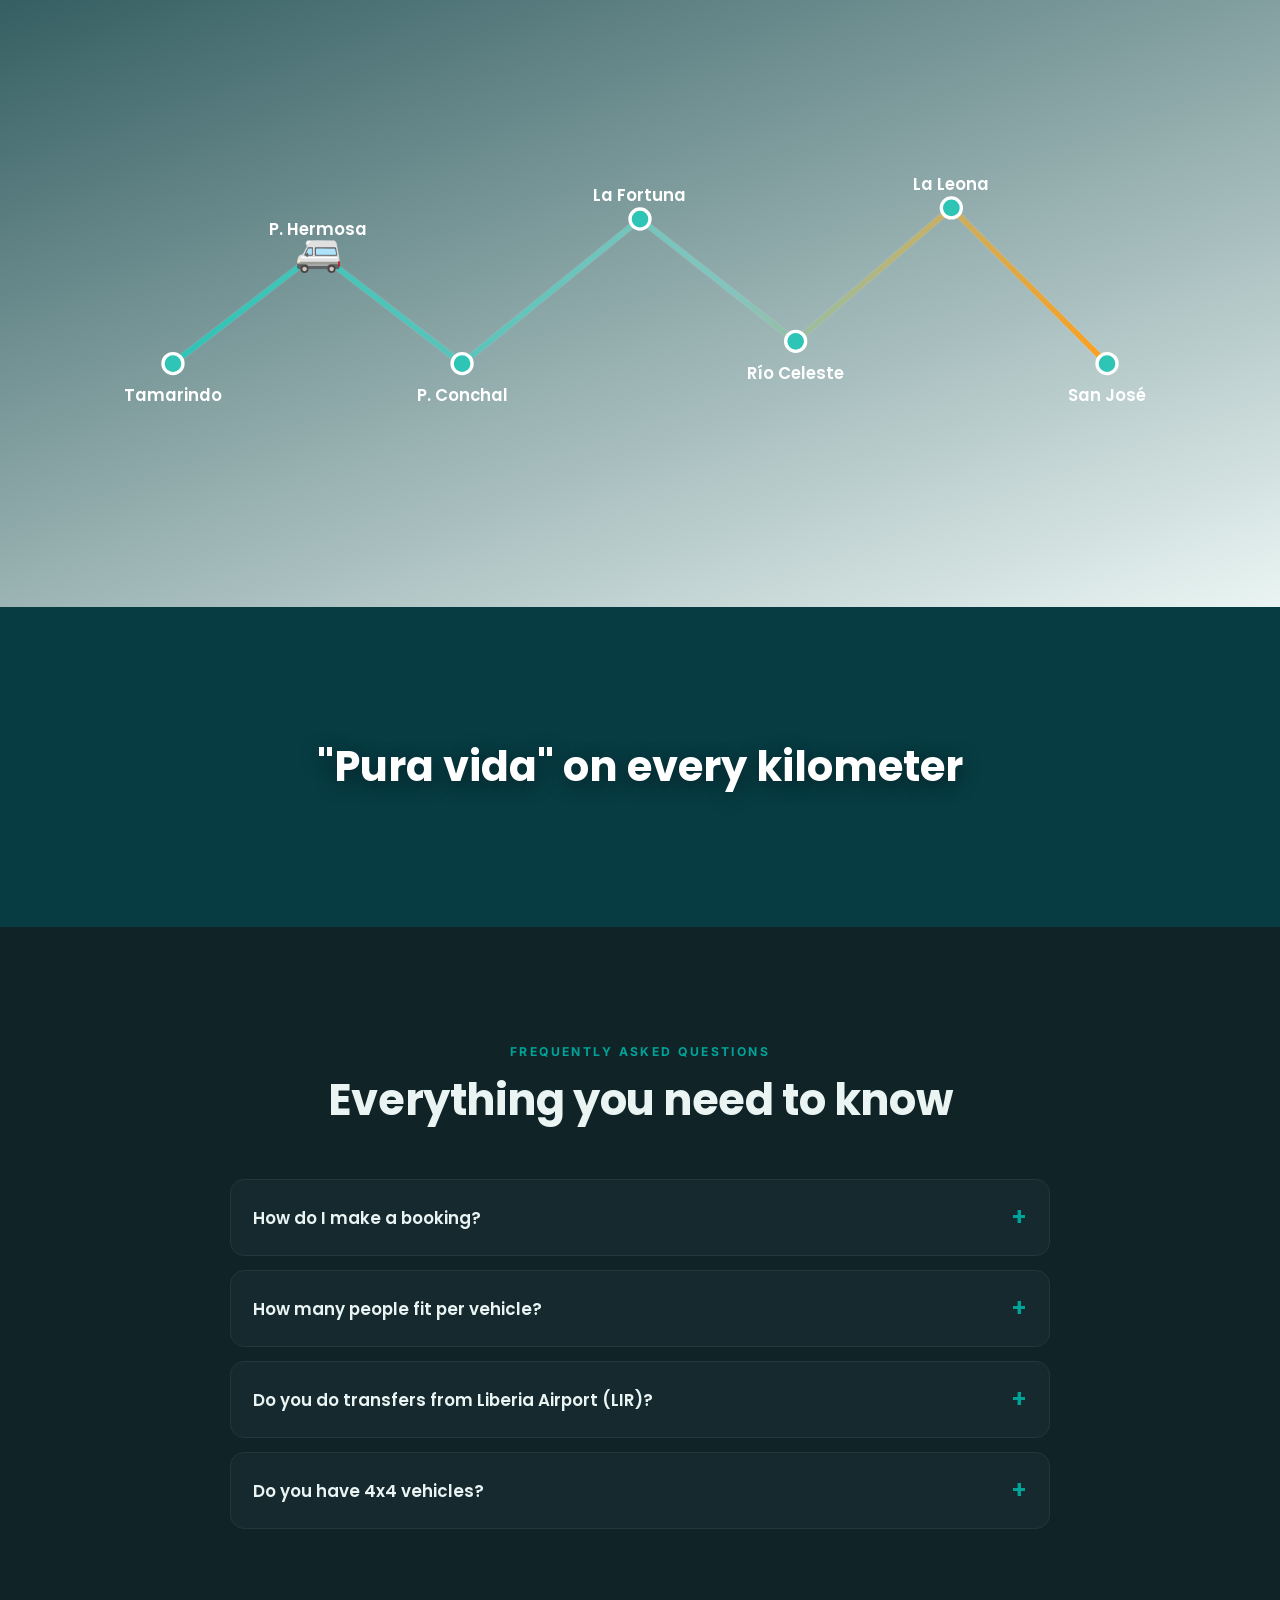
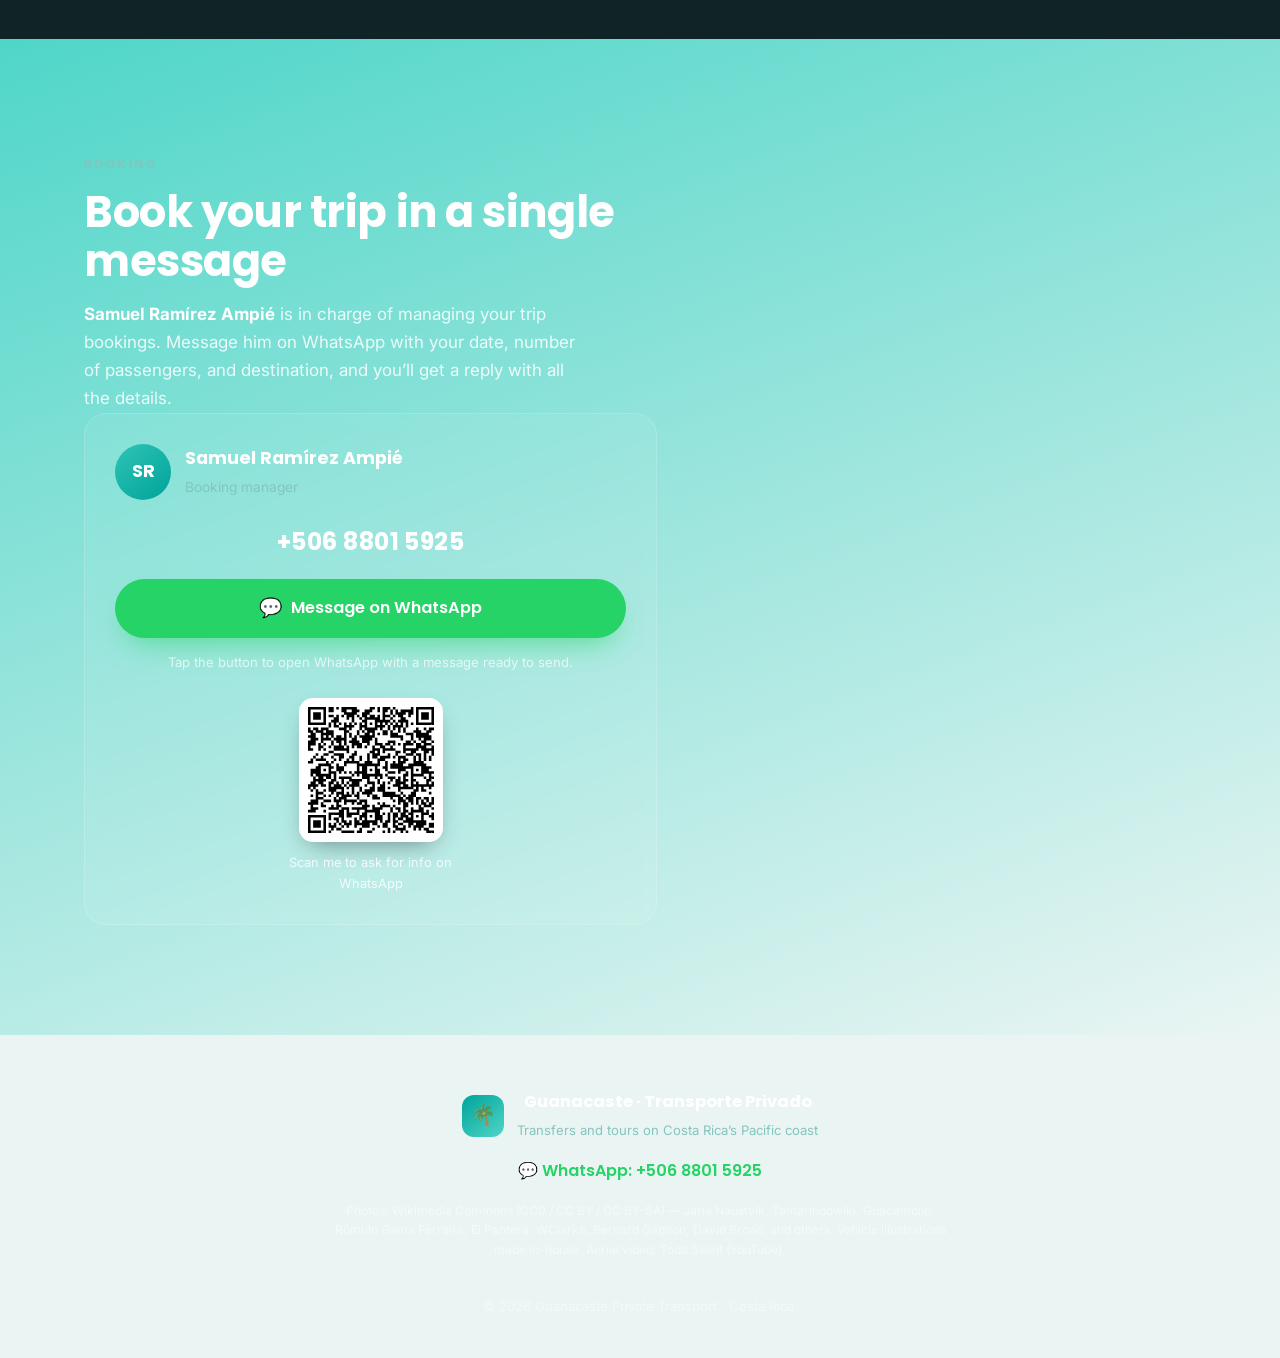
==== commit b08b0e40: "QR de WhatsApp por idioma, filtros combinables, tema automático por hora (CR), scroll-storytelling y" ====
--- a/tour.html
+++ b/tour.html
@@ -12,10 +12,10 @@
   <meta name="theme-color" content="#00a39a" />
   <link rel="manifest" href="manifest.json" />
   <link rel="apple-touch-icon" href="assets/logo-256.png" />
-  <script>try{var t=localStorage.getItem('theme')||(matchMedia('(prefers-color-scheme: dark)').matches?'dark':'light');document.documentElement.setAttribute('data-theme',t);}catch(e){}</script>
+  <script>try{var h=(new Date().getUTCHours()+18)%24;var a=(h>=18||h<6)?'dark':'light';var t=localStorage.getItem('theme')||a;document.documentElement.setAttribute('data-theme',t);}catch(e){}</script>
   <link rel="stylesheet" href="styles.css?v=6" />
   <link rel="stylesheet" href="tour.css?v=6" />
-  <link rel="stylesheet" href="enhance.css?v=7" />
+  <link rel="stylesheet" href="enhance.css?v=9" />
   <link rel="icon" href="data:image/svg+xml,%3Csvg xmlns='http://www.w3.org/2000/svg' viewBox='0 0 100 100'%3E%3Crect width='100' height='100' rx='20' fill='%2300a39a'/%3E%3Ctext x='50' y='70' font-size='56' text-anchor='middle'%3E🌴%3C/text%3E%3C/svg%3E" />
 </head>
 <body class="tour-page">
@@ -59,7 +59,7 @@
       <p class="thero__tagline" id="tTagline"></p>
       <div class="thero__chips" id="tChips"></div>
       <a id="tHeroCta" target="_blank" rel="noopener" class="btn btn--wa btn--lg">
-        <span class="wa-icon" aria-hidden="true">💬</span> <span data-i18n="tour.cta">Reservar este tour por WhatsApp</span>
+        <span class="wa-icon" aria-hidden="true">💬</span> <span data-i18n="tour.cta">Reservar transporte por WhatsApp</span>
       </a>
     </div>
     <div class="thero__scroll" aria-hidden="true">⌄</div>
@@ -74,7 +74,7 @@
         <p class="tdetail__note" id="tNote" hidden></p>
       </div>
       <aside class="tdetail__highlights">
-        <h2 class="thl__title" data-i18n="tour.highlights">Lo que incluye</h2>
+        <h2 class="thl__title" data-i18n="tour.highlights">Atractivos del destino</h2>
         <ul class="thl" id="tHighlights"></ul>
       </aside>
     </div>
@@ -108,7 +108,7 @@
       <h2 id="tCtaTitle"></h2>
       <p class="reservas__sub reservas__sub--center" data-i18n="tour.cta.sub">Escríbale a Samuel Ramírez Ampié por WhatsApp con su fecha, número de pasajeros y destino.</p>
       <a id="tBottomCta" target="_blank" rel="noopener" class="btn btn--wa btn--lg">
-        <span class="wa-icon" aria-hidden="true">💬</span> <span data-i18n="tour.cta">Reservar este tour por WhatsApp</span>
+        <span class="wa-icon" aria-hidden="true">💬</span> <span data-i18n="tour.cta">Reservar transporte por WhatsApp</span>
       </a>
       <p class="tcta__phone">+506 8801 5925</p>
     </div>
@@ -150,8 +150,8 @@
   <a href="https://wa.me/50688015925?text=Hola%20Samuel%2C%20me%20gustar%C3%ADa%20reservar%20un%20viaje%20de%20transporte%20privado%20en%20Guanacaste"
      target="_blank" rel="noopener" class="wa-float" aria-label="Reservar por WhatsApp">💬</a>
 
-  <script src="tours.js?v=6"></script>
-  <script src="tour.js?v=6"></script>
-  <script src="enhance.js?v=7"></script>
+  <script src="tours.js?v=9"></script>
+  <script src="tour.js?v=10"></script>
+  <script src="enhance.js?v=8"></script>
 </body>
 </html>
--- a/enhance.css
+++ b/enhance.css
@@ -70,6 +70,33 @@
 .dfilter:hover { color: var(--ocean); border-color: var(--aqua); }
 .dfilter.is-active { background: var(--teal); border-color: var(--teal); color: #fff; box-shadow: 0 8px 18px -8px rgba(0,109,119,.6); }
 .dcard.is-hidden { display: none; }
+.dfilters { gap: 12px 22px; }
+.dfilters__group { display: flex; flex-wrap: wrap; align-items: center; gap: 8px; }
+.dfilters__label { font-family: var(--head); font-weight: 700; font-size: .74rem; letter-spacing: .05em; text-transform: uppercase; color: var(--muted); margin-right: 2px; }
+
+/* ===== QR de WhatsApp ===== */
+.qr { margin-top: 24px; display: flex; flex-direction: column; align-items: center; gap: 10px; }
+.qr__code { width: 144px; height: 144px; background: #fff; border-radius: 14px; padding: 9px; box-shadow: 0 10px 26px -10px rgba(0,0,0,.45); }
+.qr__code svg { width: 100%; height: 100%; display: block; }
+.qr__label { font-size: .8rem; color: rgba(255,255,255,.82); text-align: center; max-width: 210px; }
+@media (max-width: 560px) { .qr { display: none; } }
+
+/* ===== Scroll-storytelling (tour) ===== */
+.thero__inner > * { opacity: 0; transform: translateY(26px);
+  transition: opacity .8s cubic-bezier(.2,.7,.2,1), transform .8s cubic-bezier(.2,.7,.2,1); }
+.thero__inner.story-in > * { opacity: 1; transform: none; }
+.thero__inner > *:nth-child(1) { transition-delay: .08s; }
+.thero__inner > *:nth-child(2) { transition-delay: .18s; }
+.thero__inner > *:nth-child(3) { transition-delay: .30s; }
+.thero__inner > *:nth-child(4) { transition-delay: .42s; }
+.thero__inner > *:nth-child(5) { transition-delay: .54s; }
+.thero__inner > *:nth-child(6) { transition-delay: .66s; }
+.tgallery__item:nth-child(2) { transition-delay: .07s; }
+.tgallery__item:nth-child(3) { transition-delay: .14s; }
+.tgallery__item:nth-child(4) { transition-delay: .21s; }
+@media (prefers-reduced-motion: reduce) {
+  .thero__inner > * { transition: none; opacity: 1; transform: none; }
+}
 
 /* ===== Mapa de ruta animado ===== */
 .routemap { background: linear-gradient(160deg, #04363b, var(--deep)); color: #fff; overflow: hidden; }
